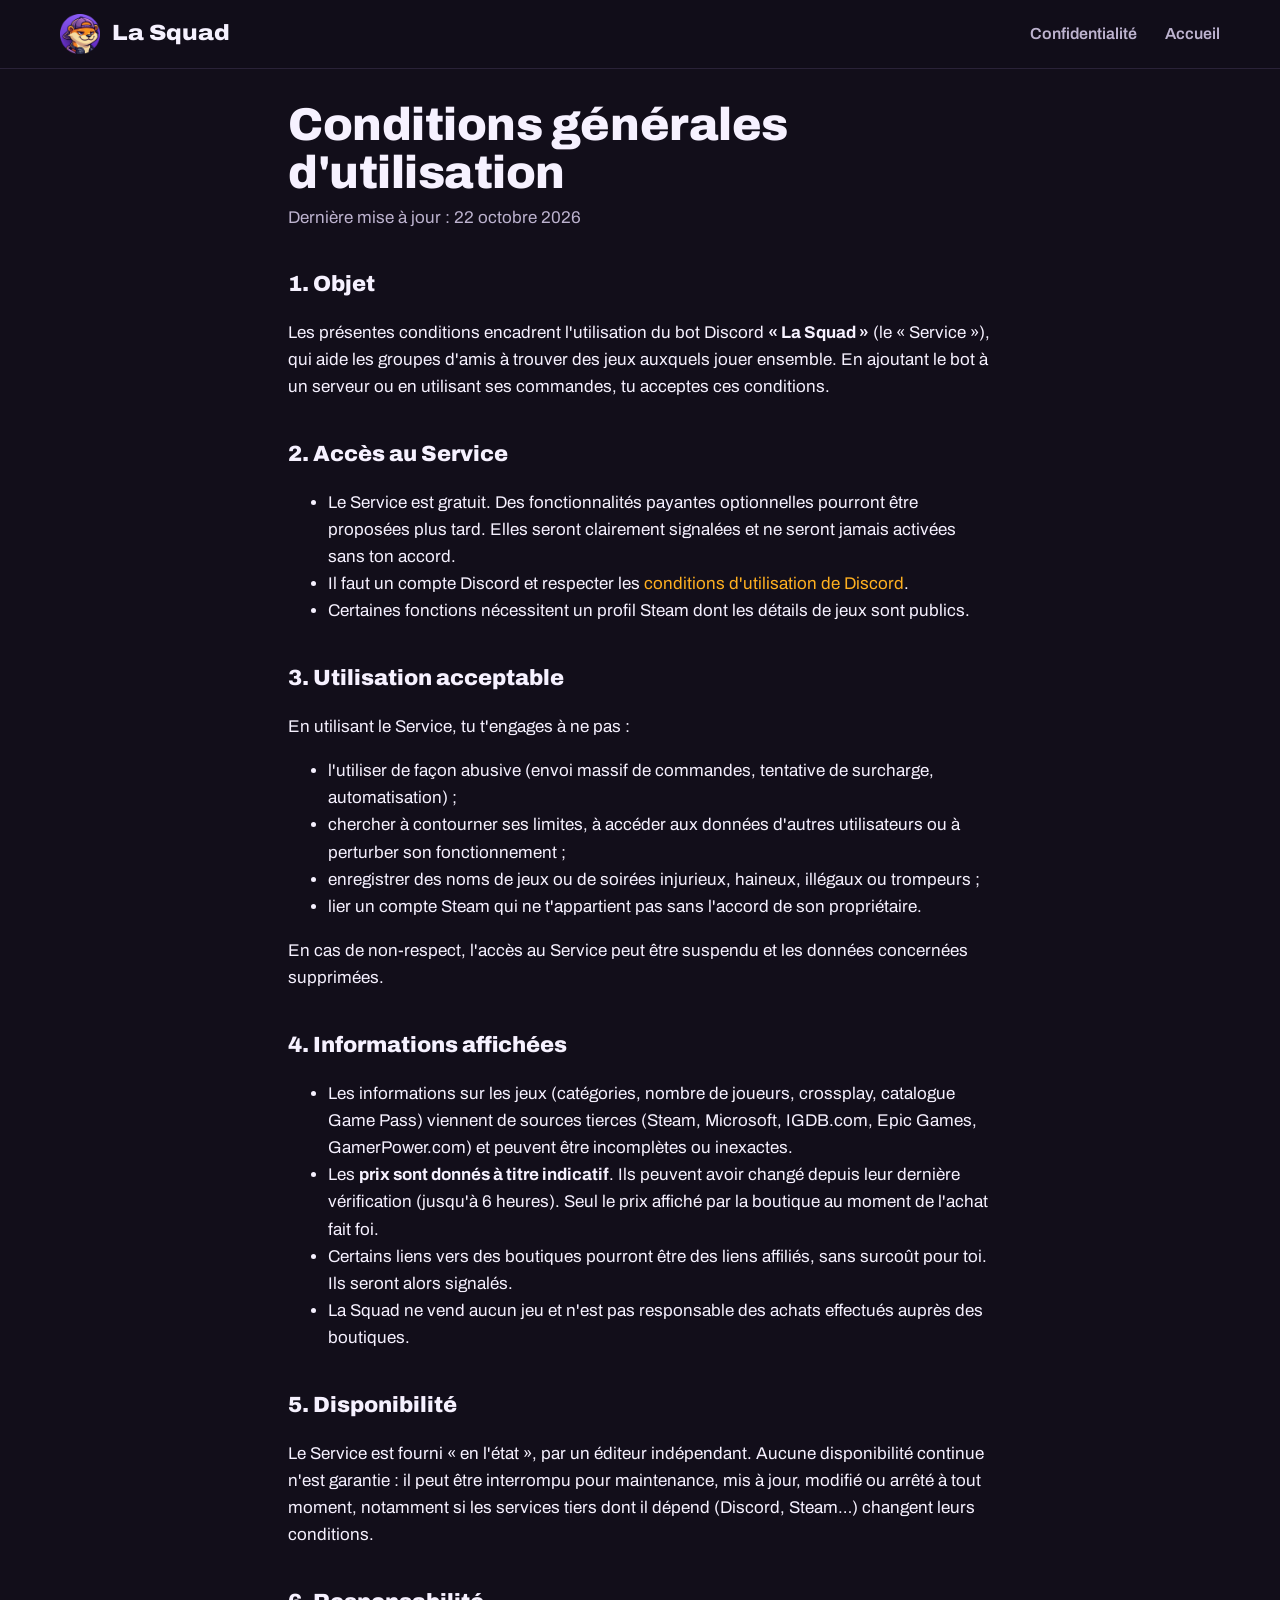
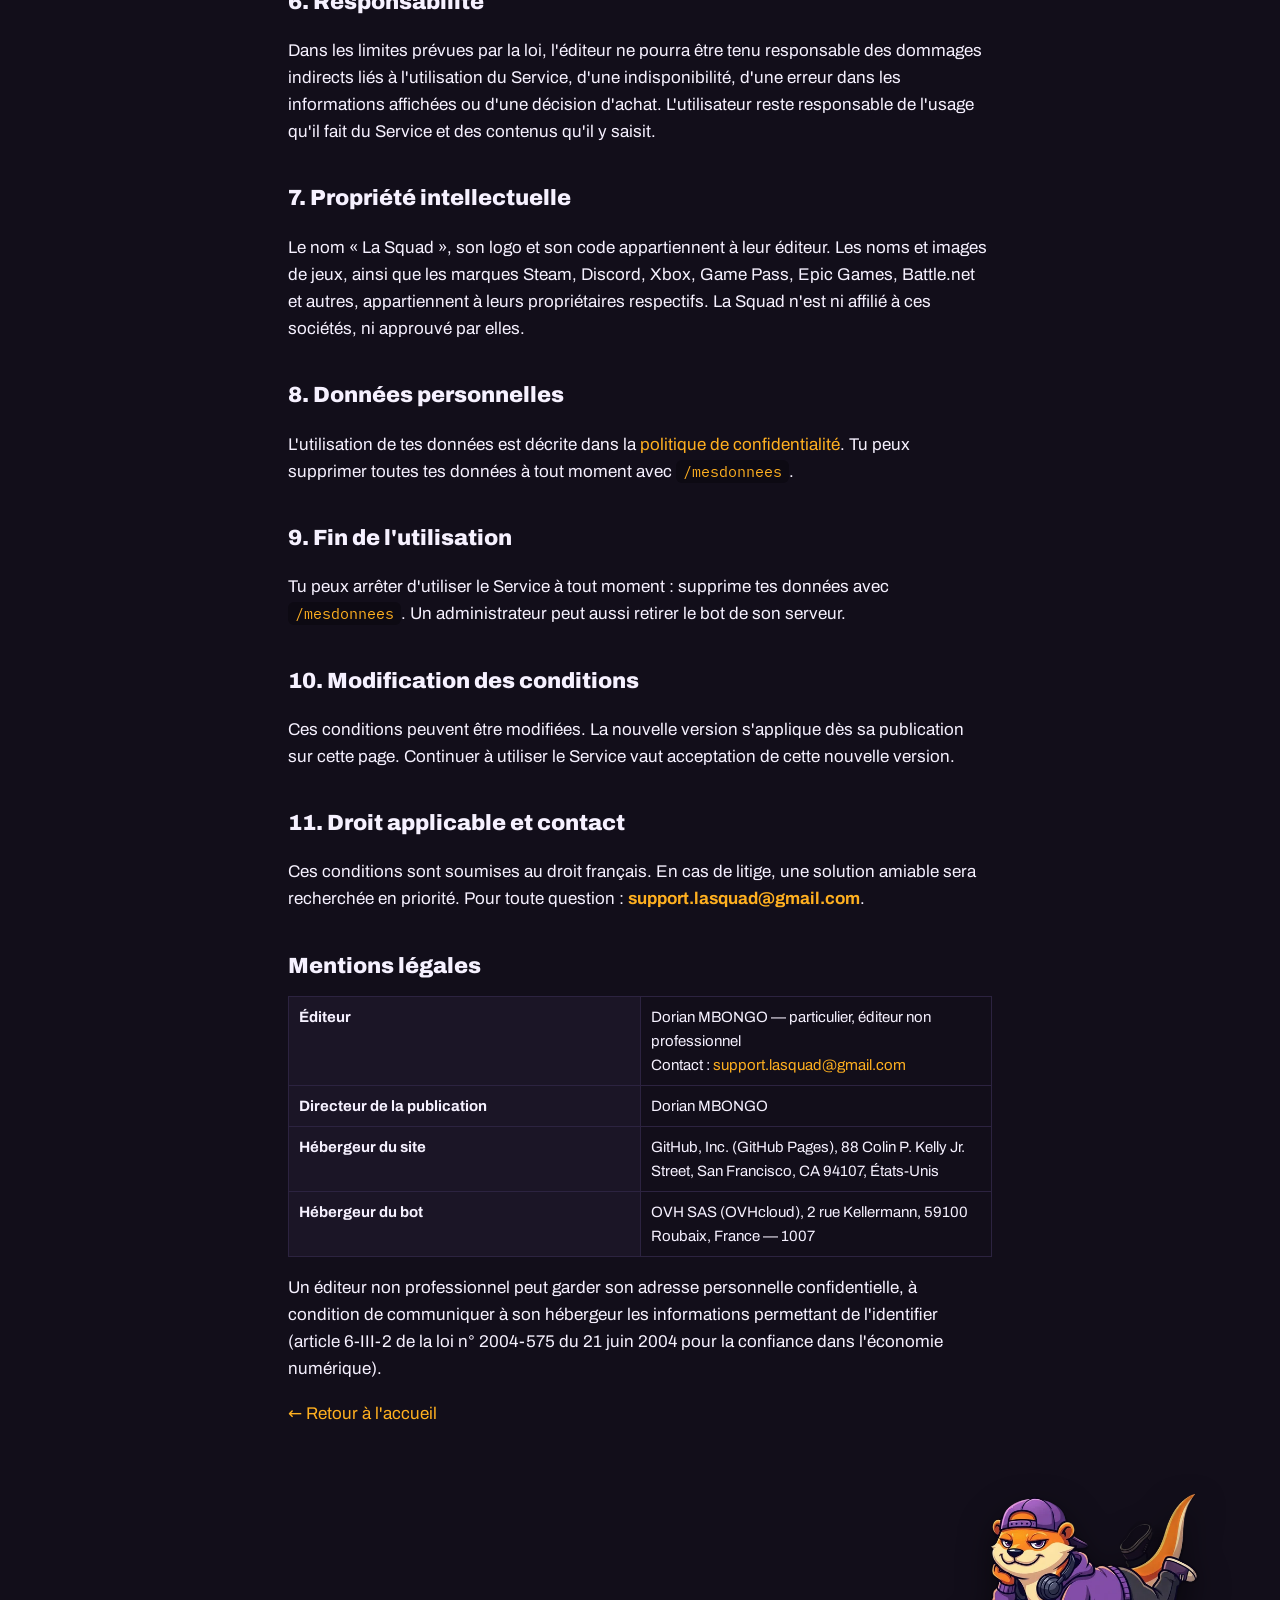
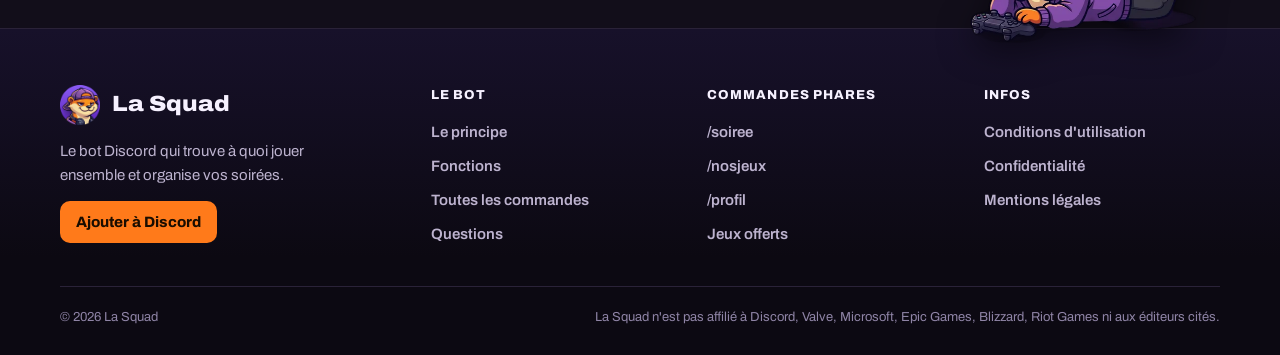
==== cgu.html @ 9fe02a35 "Mise à jour du site (2026-11-11)" ====
<!doctype html>
<html lang="fr">
<head>
  <meta charset="utf-8">
  <meta name="viewport" content="width=device-width, initial-scale=1">
  <title>Conditions d'utilisation · La Squad</title>
  <meta name="description" content="Conditions générales d'utilisation et mentions légales du bot Discord La Squad.">
  <meta http-equiv="Content-Security-Policy" content="default-src 'none'; style-src 'self'; img-src 'self' data:; font-src 'self'; base-uri 'none'; form-action 'none'">
  <meta name="referrer" content="strict-origin-when-cross-origin">
  <meta name="theme-color" content="#120e1a">
  <link rel="icon" href="favicon.ico" sizes="any">
  <link rel="icon" href="favicon-32.png" type="image/png" sizes="32x32">
  <link rel="apple-touch-icon" href="apple-touch-icon.png">
  <link rel="stylesheet" href="style.css?v=16">
</head>
<body>
  <header class="top">
    <div class="wrap">
      <a class="logo" href="index.html"><img src="logo-96.png" alt="" width="40" height="40">La Squad</a>
      <nav><a href="confidentialite.html">Confidentialité</a><a href="index.html">Accueil</a></nav>
    </div>
  </header>

  <main class="legal">
    <h1>Conditions générales d'utilisation</h1>
    <p class="updated">Dernière mise à jour : 22 octobre 2026</p>

    <h2>1. Objet</h2>
    <p>
      Les présentes conditions encadrent l'utilisation du bot Discord <strong>« La Squad »</strong>
      (le « Service »), qui aide les groupes d'amis à trouver des jeux auxquels jouer ensemble. En
      ajoutant le bot à un serveur ou en utilisant ses commandes, tu acceptes ces conditions.
    </p>

    <h2>2. Accès au Service</h2>
    <ul>
      <li>Le Service est gratuit. Des fonctionnalités payantes optionnelles pourront être proposées plus tard. Elles seront clairement signalées et ne seront jamais activées sans ton accord.</li>
      <li>Il faut un compte Discord et respecter les <a rel="noopener noreferrer" href="https://discord.com/terms">conditions d'utilisation de Discord</a>.</li>
      <li>Certaines fonctions nécessitent un profil Steam dont les détails de jeux sont publics.</li>
    </ul>

    <h2>3. Utilisation acceptable</h2>
    <p>En utilisant le Service, tu t'engages à ne pas :</p>
    <ul>
      <li>l'utiliser de façon abusive (envoi massif de commandes, tentative de surcharge, automatisation) ;</li>
      <li>chercher à contourner ses limites, à accéder aux données d'autres utilisateurs ou à perturber son fonctionnement ;</li>
      <li>enregistrer des noms de jeux ou de soirées injurieux, haineux, illégaux ou trompeurs ;</li>
      <li>lier un compte Steam qui ne t'appartient pas sans l'accord de son propriétaire.</li>
    </ul>
    <p>En cas de non-respect, l'accès au Service peut être suspendu et les données concernées supprimées.</p>

    <h2>4. Informations affichées</h2>
    <ul>
      <li>Les informations sur les jeux (catégories, nombre de joueurs, crossplay, catalogue Game Pass) viennent de sources tierces (Steam, Microsoft, IGDB.com, Epic Games, GamerPower.com) et peuvent être incomplètes ou inexactes.</li>
      <li>Les <strong>prix sont donnés à titre indicatif</strong>. Ils peuvent avoir changé depuis leur dernière vérification (jusqu'à 6 heures). Seul le prix affiché par la boutique au moment de l'achat fait foi.</li>
      <li>Certains liens vers des boutiques pourront être des liens affiliés, sans surcoût pour toi. Ils seront alors signalés.</li>
      <li>La Squad ne vend aucun jeu et n'est pas responsable des achats effectués auprès des boutiques.</li>
    </ul>

    <h2>5. Disponibilité</h2>
    <p>
      Le Service est fourni « en l'état », par un éditeur indépendant. Aucune disponibilité continue
      n'est garantie : il peut être interrompu pour maintenance, mis à jour, modifié ou arrêté à tout
      moment, notamment si les services tiers dont il dépend (Discord, Steam…) changent leurs conditions.
    </p>

    <h2>6. Responsabilité</h2>
    <p>
      Dans les limites prévues par la loi, l'éditeur ne pourra être tenu responsable des dommages
      indirects liés à l'utilisation du Service, d'une indisponibilité, d'une erreur dans les
      informations affichées ou d'une décision d'achat. L'utilisateur reste responsable de l'usage
      qu'il fait du Service et des contenus qu'il y saisit.
    </p>

    <h2>7. Propriété intellectuelle</h2>
    <p>
      Le nom « La Squad », son logo et son code appartiennent à leur éditeur. Les noms et images de jeux,
      ainsi que les marques Steam, Discord, Xbox, Game Pass, Epic Games, Battle.net et autres, appartiennent
      à leurs propriétaires respectifs. La Squad n'est ni affilié à ces sociétés, ni approuvé par elles.
    </p>

    <h2>8. Données personnelles</h2>
    <p>
      L'utilisation de tes données est décrite dans la
      <a href="confidentialite.html">politique de confidentialité</a>. Tu peux supprimer toutes tes données
      à tout moment avec <code>/mesdonnees</code>.
    </p>

    <h2>9. Fin de l'utilisation</h2>
    <p>
      Tu peux arrêter d'utiliser le Service à tout moment : supprime tes données avec
      <code>/mesdonnees</code>. Un administrateur peut aussi retirer le bot de son serveur.
    </p>

    <h2>10. Modification des conditions</h2>
    <p>
      Ces conditions peuvent être modifiées. La nouvelle version s'applique dès sa publication sur cette
      page. Continuer à utiliser le Service vaut acceptation de cette nouvelle version.
    </p>

    <h2>11. Droit applicable et contact</h2>
    <p>
      Ces conditions sont soumises au droit français. En cas de litige, une solution amiable sera
      recherchée en priorité. Pour toute question : <strong><a href="mailto:support.lasquad@gmail.com">support.lasquad@gmail.com</a></strong>.
    </p>

    <h2 id="mentions-legales">Mentions légales</h2>
    <table>
      <tr><th>Éditeur</th><td>Dorian MBONGO — particulier, éditeur non professionnel<br>Contact : <a href="mailto:support.lasquad@gmail.com">support.lasquad@gmail.com</a></td></tr>
      <tr><th>Directeur de la publication</th><td>Dorian MBONGO</td></tr>
      <tr><th>Hébergeur du site</th><td>GitHub, Inc. (GitHub Pages), 88 Colin P. Kelly Jr. Street, San Francisco, CA 94107, États-Unis</td></tr>
      <tr><th>Hébergeur du bot</th><td>OVH SAS (OVHcloud), 2 rue Kellermann, 59100 Roubaix, France — 1007</td></tr>
    </table>
    <p>
      Un éditeur non professionnel peut garder son adresse personnelle confidentielle, à condition de
      communiquer à son hébergeur les informations permettant de l'identifier (article 6-III-2 de la
      loi n° 2004-575 du 21 juin 2004 pour la confiance dans l'économie numérique).
    </p>

    <p><a href="index.html">← Retour à l'accueil</a></p>
  </main>

  <footer>
    <img class="foot-otter" src="loutre/allongee.webp" alt="" width="440" height="286" loading="lazy">
    <div class="wrap">
      <div class="foot-main">
        <div class="foot-brand">
          <a class="logo" href="index.html"><img src="logo-96.png" alt="" width="40" height="40">La Squad</a>
          <p>Le bot Discord qui trouve à quoi jouer ensemble et organise vos soirées.</p>
          <a class="btn small" href="https://discord.com/oauth2/authorize?client_id=1562905950069727302&amp;scope=bot+applications.commands&amp;permissions=19456">Ajouter à Discord</a>
        </div>
        <nav class="foot-col" aria-label="Le bot">
          <h2>Le bot</h2>
          <a href="index.html#squad">Le principe</a>
          <a href="index.html#fonctions">Fonctions</a>
          <a href="index.html#commandes">Toutes les commandes</a>
          <a href="index.html#questions">Questions</a>
        </nav>
        <nav class="foot-col" aria-label="Commandes phares">
          <h2>Commandes phares</h2>
          <a href="index.html#soiree">/soiree</a>
          <a href="index.html#fonctions">/nosjeux</a>
          <a href="index.html#profil">/profil</a>
          <a href="index.html#promos">Jeux offerts</a>
        </nav>
        <nav class="foot-col" aria-label="Informations">
          <h2>Infos</h2>
          <a href="cgu.html">Conditions d'utilisation</a>
          <a href="confidentialite.html">Confidentialité</a>
          <a href="cgu.html#mentions-legales">Mentions légales</a>
        </nav>
      </div>
      <div class="foot-bottom">
        <span>© 2026 La Squad</span>
        <span>La Squad n'est pas affilié à Discord, Valve, Microsoft, Epic Games, Blizzard, Riot Games ni aux éditeurs cités.</span>
      </div>
    </div>
  </footer>
</body>
</html>
---- style.css ----
/* La Squad : site sur le modèle des sites de bots (MEE6), avec la loutre.
   Un seul thème, sombre, voulu. Polices hébergées ici (licence OFL, voir polices/).
   Les éléments apparaissent quand ils arrivent à l'écran grâce à anim.js : sans ce script, ou si
   l'ordinateur demande moins d'animations, tout est simplement affiché.
   Après une modification : augmenter le ?v= de style.css dans les 3 pages (sinon le navigateur garde l'ancienne). */

@font-face {
  font-family: "Archivo";
  src: url("polices/archivo.woff2") format("woff2");
  font-weight: 100 900;
  font-stretch: 62% 125%;
  font-display: swap;
}
@font-face {
  font-family: "IBM Plex Mono";
  src: url("polices/plexmono-400.woff2") format("woff2");
  font-weight: 400;
  font-display: swap;
}
@font-face {
  font-family: "IBM Plex Mono";
  src: url("polices/plexmono-500.woff2") format("woff2");
  font-weight: 500;
  font-display: swap;
}

:root {
  --night: #120e1a;      /* fond */
  --night-2: #0c0912;    /* bas de page */
  --paper: #1b1526;      /* cartes et bandes */
  --raised: #251d34;     /* boutons secondaires, bulles */
  --line: #2a2238;       /* traits de séparation */
  --text: #f6f1ff;
  --muted: #bdb3cf;
  --orange: #ff7a1a;
  --gold: #ffb020;
  --violet: #8b5cf6;
  --violet-d: #7c3aed;
  --discord: #313338;
  --display: "Archivo", system-ui, sans-serif;
  --mono: "IBM Plex Mono", ui-monospace, monospace;
  --ease: cubic-bezier(.2, .8, .3, 1.2);   /* petit rebond */
  --out: cubic-bezier(.16, 1, .3, 1);
  color-scheme: dark;
}

* { box-sizing: border-box; }
html { scroll-behavior: smooth; scroll-padding-top: 80px; }
body { margin: 0; background: var(--night); color: var(--text); font: 17px/1.6 var(--display); overflow-x: hidden; }
a { color: inherit; text-decoration: none; }
img { max-width: 100%; }
code { font-family: var(--mono); font-size: .86em; background: #0d0a13; color: var(--gold); padding: 2px 7px; border-radius: 6px; white-space: nowrap; }
:focus-visible { outline: 3px solid var(--gold); outline-offset: 3px; border-radius: 6px; }
.wrap { max-width: 1200px; margin: 0 auto; padding-left: max(20px, env(safe-area-inset-left, 0px)); padding-right: max(20px, env(safe-area-inset-right, 0px)); }
.e { width: 18px; height: 18px; vertical-align: -3px; flex: none; }
.flip { scale: -1 1; }   /* loutre retournée (indépendant des animations qui utilisent transform) */

/* ---------------------------------------------------------------- boutons */
.btn { display: inline-flex; align-items: center; gap: 8px; background: var(--orange); color: #1a0d00; font-weight: 750; padding: 14px 24px; border-radius: 10px; transition: transform .2s var(--ease), box-shadow .2s, background-color .2s; }
.btn:hover { background: #ff8b36; transform: translateY(-2px); box-shadow: 0 12px 28px -8px rgba(255, 122, 26, .55); }
.btn:active { transform: translateY(1px); box-shadow: none; transition-duration: .06s; }
.btn.ghost { background: var(--raised); color: var(--text); }
.btn.ghost:hover { background: #30263f; box-shadow: 0 12px 28px -10px rgba(0, 0, 0, .7); }
.btn.small { padding: 9px 16px; font-size: 15px; }

/* ---------------------------------------------------------------- en-tête */
header.top { position: sticky; top: 0; z-index: 10; background: rgba(18, 14, 26, .9); backdrop-filter: blur(10px); border-bottom: 1px solid var(--line); }
header.top .wrap { display: flex; justify-content: space-between; align-items: center; gap: 12px; padding-block: 14px; }
.logo { display: flex; gap: 12px; align-items: center; font-weight: 850; font-size: 22px; font-stretch: 112%; }
.logo img { width: 40px; height: 40px; transition: transform .3s var(--ease); }
.logo:hover img { transform: rotate(-10deg) scale(1.08); }
nav { display: flex; gap: 28px; align-items: center; font-size: 16px; font-weight: 600; color: var(--muted); }
nav a:not(.btn) { position: relative; transition: color .2s; }
nav a:not(.btn)::after { content: ""; position: absolute; left: 0; right: 0; bottom: -4px; height: 2px; background: var(--orange); border-radius: 2px; transform: scaleX(0); transition: transform .25s ease; }
nav a:not(.btn):hover { color: var(--text); }
nav a:not(.btn):hover::after { transform: scaleX(1); }

/* ------------------------------------------------- haut de page : la scène */
.hero { position: relative; overflow: hidden; background: linear-gradient(180deg, #0d0a15 0%, #1a1330 60%, #2b1e48 100%); }
.sky { position: absolute; inset: 0; pointer-events: none;
  background:
    radial-gradient(1.5px 1.5px at 8% 18%, #fff8 50%, transparent 51%),
    radial-gradient(1.5px 1.5px at 22% 9%, #fff6 50%, transparent 51%),
    radial-gradient(2px 2px at 35% 30%, #fff7 50%, transparent 51%),
    radial-gradient(1.5px 1.5px at 47% 12%, #fff5 50%, transparent 51%),
    radial-gradient(2px 2px at 58% 26%, #fff8 50%, transparent 51%),
    radial-gradient(1.5px 1.5px at 66% 8%, #fff6 50%, transparent 51%),
    radial-gradient(2px 2px at 92% 34%, #fff7 50%, transparent 51%),
    radial-gradient(1.5px 1.5px at 14% 44%, #fff4 50%, transparent 51%),
    radial-gradient(1.5px 1.5px at 41% 52%, #fff4 50%, transparent 51%),
    radial-gradient(1.5px 1.5px at 97% 12%, #fff6 50%, transparent 51%),
    radial-gradient(60% 50% at 72% 100%, rgba(139, 92, 246, .35), transparent 70%); }
.moon { position: absolute; top: 9%; right: 9%; width: 120px; aspect-ratio: 1; border-radius: 50%;
  background: radial-gradient(circle at 38% 36%, #fff6e6, #ffe6c2 55%, #f3cf9c);
  box-shadow: 0 0 60px 18px rgba(255, 230, 194, .16), 0 0 160px 60px rgba(255, 230, 194, .07); }
.hero > .wrap { position: relative; z-index: 2; display: grid; grid-template-columns: minmax(0, 1fr) minmax(0, 1.05fr); gap: 32px; align-items: center; padding-top: 72px; }
.hero-txt { padding-bottom: 120px; }
h1 { font-size: clamp(42px, 5.6vw, 76px); line-height: 1.02; margin: 0 0 22px; font-weight: 850; letter-spacing: -.01em; text-wrap: balance; }
.hl { background: linear-gradient(90deg, var(--orange), var(--gold)); -webkit-background-clip: text; background-clip: text; color: transparent; }
.hero p { font-size: 19px; color: var(--muted); margin: 0 0 32px; max-width: 32rem; }
.actions { display: flex; gap: 14px; align-items: center; flex-wrap: wrap; }

.scene { position: relative; align-self: end; aspect-ratio: 1 / .82; margin-bottom: 1.4%; }
.scene .o { position: absolute; bottom: 0; height: auto; filter: drop-shadow(0 18px 22px rgba(0, 0, 0, .45)); }
.scene .canape { width: 80%; left: 10%; z-index: 2; }
.skyline { position: absolute; left: 0; right: 0; bottom: 0; width: 100%; height: 190px; z-index: 1; display: block; }
.skyline .far { fill: #1f1734; }
.skyline .near { fill: #281d42; }
.skyline .far .w1, .skyline .far .w2, .skyline .far .w3 { fill: #3a2c5e; }
.skyline .near .w1 { fill: #ffb020; opacity: .7; }
.skyline .near .w2 { fill: #c4b5fd; opacity: .55; }
.skyline .near .w3 { fill: #ff7a1a; opacity: .6; }
.skyline .roof { fill: #34285a; }

/* ------------------------------------------------- commandes phares : /soiree en grand, les autres à côté */
.phares .wrap { padding-block: 88px 24px; }
.phares-grid { display: grid; grid-template-columns: minmax(0, 1.35fr) minmax(0, 1fr); gap: 20px; }
.phares-side { display: grid; gap: 20px; }
.phare { position: relative; display: grid; gap: 12px; align-content: start; background: var(--paper); border: 1px solid var(--line); border-radius: 18px; padding: 24px; transition: translate .25s var(--ease), border-color .25s, box-shadow .25s; }
.phare:hover { translate: 0 -4px; border-color: #3d3156; box-shadow: 0 22px 44px -22px rgba(0, 0, 0, .85); }
.phare .kick { justify-self: start; }
.phare p { margin: 0; color: var(--muted); font-size: 15px; }
.phare .go { color: var(--orange); font-weight: 750; font-size: 15px; }
.phare .go { transition: transform .2s var(--ease); justify-self: start; }
.phare:hover .go { transform: translateX(4px); }
.star { padding: 30px; border: 0; background:
  linear-gradient(var(--paper), var(--paper)) padding-box,
  linear-gradient(135deg, var(--violet), var(--orange)) border-box; border: 2px solid transparent;
  box-shadow: 0 30px 70px -30px rgba(139, 92, 246, .55); }
.star:hover { border-color: transparent; }
.star h3 { margin: 4px 0 0; font-size: clamp(24px, 2.4vw, 32px); line-height: 1.12; font-weight: 850; text-wrap: balance; }
.star .checks { font-size: 15px; gap: 8px; }
.une { position: absolute; top: 18px; right: 18px; background: linear-gradient(90deg, var(--violet-d), var(--orange)); color: #fff; font-weight: 800; font-size: 12px; letter-spacing: .06em; text-transform: uppercase; padding: 5px 10px; border-radius: 999px; }
/* Les messages privés, façon notifications Discord */
.notifs { display: grid; gap: 10px; margin-top: 6px; font: 14px/1.45 "gg sans", "Noto Sans", system-ui, sans-serif; color: #dbdee1; }
.notif { display: flex; gap: 12px; align-items: flex-start; background: var(--discord); border: 1px solid #1e1f22; border-radius: 12px; padding: 12px 14px; box-shadow: 0 14px 30px -16px rgba(0, 0, 0, .8); }
.notif .ava { width: 36px; height: 36px; }
.notif b { color: #f2f3f5; }
.n-top { display: flex; align-items: center; gap: 6px; margin-bottom: 2px; }
.app { background: #5865f2; color: #fff; font-size: 10px; font-weight: 700; padding: 1px 4px; border-radius: 3px; }
.n-top .m { font-size: 12px; }
.notif:nth-child(2) { margin-left: 28px; }

/* ------------------------------- fonctions : texte d'un côté, visuel de l'autre */
.feat .wrap { display: grid; grid-template-columns: minmax(0, 1fr) minmax(0, 1.1fr); gap: 72px; align-items: center; padding-block: 104px; }
.feat.rev .txt { order: 2; }
.kick { display: inline-flex; align-items: center; gap: 8px; font: 500 15px var(--mono); color: #d8ccff; background: rgba(139, 92, 246, .14); border: 1px solid rgba(139, 92, 246, .4); padding: 6px 14px 6px 10px; border-radius: 999px; }
.kick .e { width: 20px; height: 20px; }
.feat h2 { font-size: clamp(30px, 3.4vw, 44px); line-height: 1.08; margin: 16px 0 16px; font-weight: 850; text-wrap: balance; }
.feat p { color: var(--muted); margin: 0 0 22px; font-size: 18px; }
.checks { list-style: none; margin: 0; padding: 0; display: grid; gap: 12px; }
.checks li { display: flex; gap: 10px; align-items: flex-start; }
.checks li .e { margin-top: 4px; transition: transform .25s var(--ease); }
.checks li:hover .e { transform: scale(1.25) rotate(-8deg); }

.visual { position: relative; padding: 40px 0 40px 0; }
.visual::before { content: ""; position: absolute; inset: 0 -10%; background: radial-gradient(50% 50% at 50% 50%, rgba(139, 92, 246, .22), transparent 70%); z-index: -1; }
.feat.rev .visual::before { background: radial-gradient(50% 50% at 50% 50%, rgba(255, 122, 26, .16), transparent 70%); }
.mascot { position: absolute; bottom: -12px; width: auto; height: 62%; max-height: 300px; filter: drop-shadow(0 16px 20px rgba(0, 0, 0, .5)); z-index: 2; pointer-events: none; }
.mascot.left { left: -12%; }
.mascot.right { right: -12%; }
.squad .mascot { height: 56%; right: -19%; }
.feat .shot { margin-inline: 12% 4%; }
.feat.rev .shot { margin-inline: 4% 12%; }

/* Cadre de capture (rendu HTML en attendant les vraies captures) */
.shot { position: relative; z-index: 1; margin: 0; background: var(--discord); border: 1px solid #1e1f22; border-radius: 14px; box-shadow: 0 30px 60px -20px rgba(0, 0, 0, .75); padding: 18px; font: 14px/1.45 "gg sans", "Noto Sans", system-ui, sans-serif; color: #dbdee1; }
.who { display: flex; gap: 8px; align-items: center; font-size: 13px; color: #949ba4; margin-bottom: 6px; }
.who b { color: #f2f3f5; }
.ava { width: 24px; height: 24px; border-radius: 50%; flex: none; }
.a1 { background: #e9a23b; } .a2 { background: #7a5cff; } .a3 { background: #3fb68b; } .a4 { background: #e2557b; }

/* Le principe de la squad : un salon vocal Discord, puis le résultat de /nosjeux */
.vocal { padding: 16px; }
.vc-head { display: flex; align-items: center; gap: 8px; font-weight: 700; color: #f2f3f5; font-size: 15px; margin-bottom: 8px; }
.vc-head .m { margin-left: auto; font-weight: 400; }
.spk { width: 18px; height: 14px; flex: none; background: #949ba4; clip-path: polygon(0 30%, 30% 30%, 62% 0, 62% 100%, 30% 70%, 0 70%); }
.vc-list { list-style: none; margin: 0 0 4px; padding: 0 0 0 10px; display: grid; gap: 2px; border-left: 2px solid #3f4147; }
.vc-list li { display: flex; align-items: center; gap: 10px; padding: 6px 10px; border-radius: 6px; }
.vc-list li:hover { background: #393c41; }
.vc-list .ava { width: 28px; height: 28px; }
.vc-list .talk { box-shadow: 0 0 0 2px #313338, 0 0 0 4px #23a55a; }
.vc-list b { color: #f2f3f5; font-weight: 600; }
.tags { margin-left: auto; font-size: 12px; color: #949ba4; }
.vc-arrow { display: flex; flex-direction: column; align-items: center; gap: 4px; margin: 6px 0; }
.vc-arrow::before, .vc-arrow::after { content: ""; width: 2px; height: 14px; background: #4e5058; }
.vc-arrow::after { width: 0; height: 0; background: none; border: 6px solid transparent; border-top-color: #4e5058; border-bottom: 0; }
.vc-result { display: flex; align-items: center; gap: 10px; background: #2b2d31; border-left: 4px solid var(--orange); border-radius: 4px; padding: 12px 14px; color: #f2f3f5; font-size: 15px; }
.vc-result .e { width: 22px; height: 22px; }
.slash { color: #c9cdfb; background: #3c4270; border-radius: 3px; padding: 0 3px; }
.embed { background: #2b2d31; border-left: 4px solid #7c3aed; border-radius: 4px; padding: 10px 14px 12px; display: grid; gap: 4px; }
.embed.v2 { border: 1px solid #3f4147; border-left: 4px solid #7c3aed; border-radius: 8px; }
.embed hr { border: 0; height: 1px; background: #4e5058; width: 100%; margin: 4px 0; }
.k { font-size: 12px; color: #b5bac1; }
.t { font-weight: 700; color: #f2f3f5; font-size: 16px; }
.s { font-size: 13px; }
.m { color: #949ba4; font-size: 13px; }
.lk { color: #00a8fc; }
.price { background: #248046; color: #fff; font-size: 12px; padding: 1px 6px; border-radius: 4px; margin-left: 4px; }
.tile { border-radius: 4px; display: grid; place-items: center; color: #fff; font-weight: 800; font-size: 12px; letter-spacing: .06em; text-shadow: 0 2px 6px #000; aspect-ratio: 460 / 215; margin-top: 4px; }
.g1 { background: linear-gradient(135deg, #1e293b, #f97316 60%, #fde68a); }
.g2 { background: linear-gradient(135deg, #0c4a6e, #38bdf8 55%, #14532d); }
.g3 { background: linear-gradient(135deg, #3f3f1a, #facc15 50%, #1c1917); }
.g4 { background: linear-gradient(135deg, #3b0764, #f43f5e 55%, #111); }
.gallery { display: grid; grid-template-columns: 1fr 1fr; gap: 4px; }
.gallery .tile { aspect-ratio: 16 / 9; font-size: 10px; }
.dbtn { display: flex; gap: 6px; flex-wrap: wrap; margin-top: 8px; }
.dbtn span { background: #4e5058; color: #fff; border-radius: 8px; padding: 5px 11px; font-size: 13px; display: inline-flex; gap: 5px; align-items: center; transition: background-color .15s; }
.dbtn span:hover { background: #6d6f78; }
.gap { height: 14px; }

/* ------------------------------------------------------------ autres blocs */
section.block .wrap { padding-block: 88px; border-top: 1px solid var(--line); }
.h2 { font-size: clamp(30px, 3.4vw, 44px); font-weight: 850; margin: 0 0 32px; line-height: 1.1; }
.minis { display: grid; grid-template-columns: repeat(4, minmax(0, 1fr)); gap: 20px; }
.mini { position: relative; background: var(--paper); border: 1px solid var(--line); border-radius: 16px; padding: 22px; transition: translate .25s var(--ease), border-color .25s, box-shadow .25s; }
.mini:hover { translate: 0 -4px; border-color: #3d3156; box-shadow: 0 20px 40px -20px rgba(0, 0, 0, .8); }
.mini .e { width: 30px; height: 30px; display: block; margin-bottom: 14px; transition: transform .3s var(--ease); }
.mini:hover .e { transform: rotate(-10deg) scale(1.15); }
.mini p { margin: 10px 0 0; color: var(--muted); font-size: 15px; }

.steps-block .wrap { border-top: 0; display: grid; grid-template-columns: auto minmax(0, 1fr); gap: 48px; align-items: end; }
.steps { list-style: none; margin: 0; padding: 0; display: grid; grid-template-columns: repeat(3, minmax(0, 1fr)); gap: 20px; counter-reset: s; }
.steps li { counter-increment: s; background: var(--paper); border: 1px solid var(--line); border-radius: 16px; padding: 22px; }
.steps li::before { content: counter(s); display: grid; place-items: center; width: 40px; height: 40px; border-radius: 12px; background: var(--orange); color: #1a0d00; font-weight: 850; margin-bottom: 14px; transition: transform .3s var(--ease); }
.steps li:hover::before { transform: rotate(-10deg) scale(1.1); }
.steps h3 { margin: 0 0 4px; font-size: 20px; }
.steps p { margin: 0; color: var(--muted); font-size: 15px; }
.steps-otter { order: -1; width: auto; height: 270px; margin: 0 -8px -88px -12px; filter: drop-shadow(0 16px 20px rgba(0, 0, 0, .5)); }

/* Les commandes : deux colonnes de lignes « commande · description » */
.commands { margin: 0; display: grid; grid-template-columns: repeat(2, minmax(0, 1fr)); gap: 0 56px; }
.cmd { display: grid; grid-template-columns: 9.5rem minmax(0, 1fr); gap: 16px; align-items: baseline; padding-block: 14px; border-bottom: 1px solid var(--line); }
.commands dd { margin: 0; color: var(--muted); font-size: 15px; }
.commands dt code { display: inline-block; transition: transform .2s var(--ease); }
.commands dt:hover code { transform: translateX(3px); }
.sec-head { display: flex; align-items: end; justify-content: space-between; gap: 16px; }
/* « Et aussi » : la loutre passe la tête derrière la dernière carte */
.sec-head.peek img { height: 170px; margin: 0 4% -78px 0; position: relative; z-index: 0; }
.minis { position: relative; z-index: 1; }
.sec-head .h2 { margin-bottom: 32px; }
.sec-head img { width: auto; height: 120px; margin-bottom: -6px; }
/* Questions : titre et loutre à gauche, réponses à droite */
.faq-wrap { display: grid; grid-template-columns: minmax(0, .75fr) minmax(0, 1.25fr); gap: 56px; align-items: start; }
.faq-side { display: grid; gap: 4px; justify-items: start; }
.faq-side .h2 { margin-bottom: 8px; }
.faq-side p { margin: 0; color: var(--muted); max-width: 26ch; }
.faq-side img { width: auto; height: 230px; margin-top: 20px; filter: drop-shadow(0 16px 20px rgba(0, 0, 0, .5)); }
.faq { display: grid; gap: 10px; }
details { border: 1px solid var(--line); border-radius: 12px; background: var(--paper); transition: border-color .2s, transform .2s var(--ease); }
details:hover { border-color: #3d3156; transform: translateY(-1px); }
summary { cursor: pointer; font-weight: 750; list-style: none; display: flex; justify-content: space-between; gap: 12px; padding: 14px 18px; }
summary::-webkit-details-marker { display: none; }
summary::after { content: "+"; color: var(--orange); font-weight: 900; font-size: 20px; line-height: 1.2; transition: transform .25s var(--ease); }
details[open] summary::after { transform: rotate(45deg); }
details[open] summary { color: var(--gold); }
details p { margin: 0; padding: 0 18px 16px; color: var(--muted); font-size: 15px; }
details a { color: var(--gold); }

.end .wrap { padding-block: 40px; }
.cta { position: relative; display: grid; grid-template-columns: minmax(0, 1fr) auto; align-items: end; gap: 24px; border-radius: 24px; padding: 56px 56px 0; background: radial-gradient(80% 120% at 100% 100%, rgba(255, 122, 26, .45), transparent 60%), linear-gradient(120deg, #5b21b6, var(--violet-d) 55%, #9b4fd6); overflow: hidden; }
.cta > div { padding-bottom: 56px; }
.cta h2 { margin: 0 0 10px; font-size: clamp(30px, 3.6vw, 48px); font-weight: 850; line-height: 1.05; text-wrap: balance; }
.cta p { margin: 0 0 26px; font-size: 18px; color: #ede4ff; }
.cta code { background: rgba(0, 0, 0, .3); color: #fff; }
.cta img { width: auto; height: 300px; margin-right: 12px; filter: drop-shadow(0 18px 22px rgba(0, 0, 0, .4)); }

/* --------------------------------------------------------------- bas de page */
/* La loutre allongée avec sa manette est posée sur le bord du haut */
footer { position: relative; margin-top: 120px; border-top: 1px solid var(--line); background: linear-gradient(180deg, #17112a, var(--night-2) 70%); }
.foot-otter { position: absolute; right: max(6%, calc(50% - 560px)); bottom: calc(100% - 14px); width: 230px; height: auto; filter: drop-shadow(0 12px 16px rgba(0, 0, 0, .5)); pointer-events: none; }
.foot-main { display: grid; grid-template-columns: minmax(0, 1.4fr) repeat(3, minmax(0, 1fr)); gap: 40px; padding-block: 56px 40px; }
.foot-brand { display: grid; gap: 14px; align-content: start; justify-items: start; }
.foot-brand p { margin: 0; color: var(--muted); font-size: 15px; max-width: 28ch; }
footer .logo { font-size: 22px; color: var(--text); }
.foot-col { display: grid; gap: 10px; align-content: start; font-size: 15px; }
.foot-col h2 { margin: 0 0 4px; font-size: 13px; font-weight: 800; letter-spacing: .08em; text-transform: uppercase; color: var(--text); }
.foot-col a { color: var(--muted); justify-self: start; transition: color .2s, translate .2s var(--ease); }
.foot-col a:hover { color: var(--text); translate: 3px 0; }
footer .foot-col a::after { display: none; }   /* pas le soulignement animé des liens du haut */
.foot-bottom { display: flex; justify-content: space-between; gap: 8px 32px; flex-wrap: wrap; border-top: 1px solid var(--line); padding-block: 20px 28px; color: #8f84a6; font-size: 13px; }

/* ------------------------------------------------------- pages légales */
.legal { max-width: 46rem; margin: 0 auto; padding: 32px max(16px, env(safe-area-inset-right, 0px)) 64px max(16px, env(safe-area-inset-left, 0px)); }
.legal h1 { font-size: clamp(32px, 5vw, 46px); font-weight: 850; line-height: 1.05; margin: 0 0 6px; text-wrap: balance; }
.legal .updated { color: var(--muted); margin-top: 0; }
.legal h2 { font-size: 22px; font-weight: 850; margin: 36px 0 8px; }
.legal a { color: var(--gold); }
.legal table { width: 100%; border-collapse: collapse; margin: 12px 0; font-size: 15px; table-layout: fixed; border: 1px solid var(--line); }
.legal th, .legal td { border: 1px solid #2c2340; padding: 8px 10px; text-align: left; vertical-align: top; overflow-wrap: anywhere; }
.legal th { background: var(--paper); }
.note { background: var(--paper); border: 1px solid var(--line); border-radius: 12px; padding: 12px 16px; }

/* ---------------------------------------------------------------- animations */
@keyframes up { from { opacity: 0; transform: translateY(44px); } to { opacity: 1; transform: none; } }
@keyframes from-l { from { opacity: 0; transform: translateX(-70px); } to { opacity: 1; transform: none; } }
@keyframes from-r { from { opacity: 0; transform: translateX(70px); } to { opacity: 1; transform: none; } }
@keyframes pop { from { opacity: 0; transform: translateY(30px) scale(.92); } to { opacity: 1; transform: none; } }

@media (prefers-reduced-motion: no-preference) {
  /* Au chargement : le titre, le texte et les boutons montent l'un après l'autre, puis les loutres arrivent */
  .load { animation: up .9s var(--out) both; }
  .load.d1 { animation-delay: .12s; }
  .load.d2 { animation-delay: .24s; }
  .scene .o { animation: pop .9s var(--out) both; }
  .scene .canape { animation-delay: .25s; }

/* En défilant : chaque rubrique (texte, exemple et loutre ensemble) se cache tant qu'elle n'est pas à l'écran,
   puis s'anime d'un coup quand elle arrive (anim.js ajoute « anim » à la page, « vu » à chaque rubrique à l'écran,
   et « haut » à celles sorties par le haut) */
.anim section .reveal, .anim section .reveal-l, .anim section .reveal-r, .anim section .mascot {
  opacity: 0; transition: opacity .9s ease, transform 1.1s var(--out), translate .25s var(--ease), border-color .25s, box-shadow .25s; }
/* (le survol des cartes utilise « translate », séparé de l'apparition qui utilise « transform ») */
.anim section .reveal { transform: translateY(60px); }
.anim section .reveal-l { transform: translateX(-90px); }
.anim section .reveal-r { transform: translateX(90px); }
.anim section .mascot { transform: translateY(50px) scale(.85); }
/* Sortie par le haut de l'écran : elle redescend quand on remonte */
.anim section.haut .reveal { transform: translateY(-60px); }
.anim section.haut .mascot { transform: translateY(-50px) scale(.85); }
.anim section.vu .reveal, .anim section.vu .reveal-l, .anim section.vu .reveal-r, .anim section.vu .mascot { opacity: 1; transform: none; }
}

/* ----------------------------------------------------------------- téléphone */
@media (max-width: 960px) {
  .foot-main { grid-template-columns: 1fr 1fr; }
  .foot-brand { grid-column: 1 / -1; }
  .phares-grid { grid-template-columns: 1fr; }
  .phares .wrap { padding-block: 64px 8px; }
  .hero > .wrap, .feat .wrap, .faq-wrap { grid-template-columns: 1fr; gap: 40px; }
  .commands { grid-template-columns: 1fr; }
  .faq-side img { display: none; }
  .hero > .wrap { padding-top: 48px; }
  .hero-txt { padding-bottom: 0; }
  .scene { width: min(560px, 100%); justify-self: center; }
  .moon { width: 80px; top: 4%; right: 6%; }
  .feat.rev .txt { order: 0; }
  .feat .wrap { padding-block: 72px; }
  .minis { grid-template-columns: 1fr 1fr; }
  .steps-block .wrap { grid-template-columns: 1fr; }
  .steps { grid-template-columns: 1fr; }
  .steps-otter { display: none; }
  section.block .wrap { padding-block: 64px; }
  nav a.hide-mobile { display: none; }
}
@media (max-width: 640px) {
  .foot-otter { width: 160px; }
  .foot-main { gap: 28px; }
  .une { position: static; justify-self: start; }
  .notif:nth-child(2) { margin-left: 0; }
  .skyline { height: 120px; }
  .mascot { height: 46%; }
  .mascot.left { left: -4%; }
  .mascot.right { right: -4%; }
  .feat .shot, .feat.rev .shot { margin-inline: 0; }
  .cta { grid-template-columns: 1fr; padding: 36px 24px 0; }
  .cta > div { padding-bottom: 0; }
  .cta img { height: 200px; justify-self: end; }
  .minis { grid-template-columns: 1fr; }
  .cmd { grid-template-columns: 1fr; gap: 4px; }
}

/* Moins d'animations si l'ordinateur le demande */
@media (prefers-reduced-motion: reduce) {
  html { scroll-behavior: auto; }
  *, *::before, *::after { transition: none !important; }
}
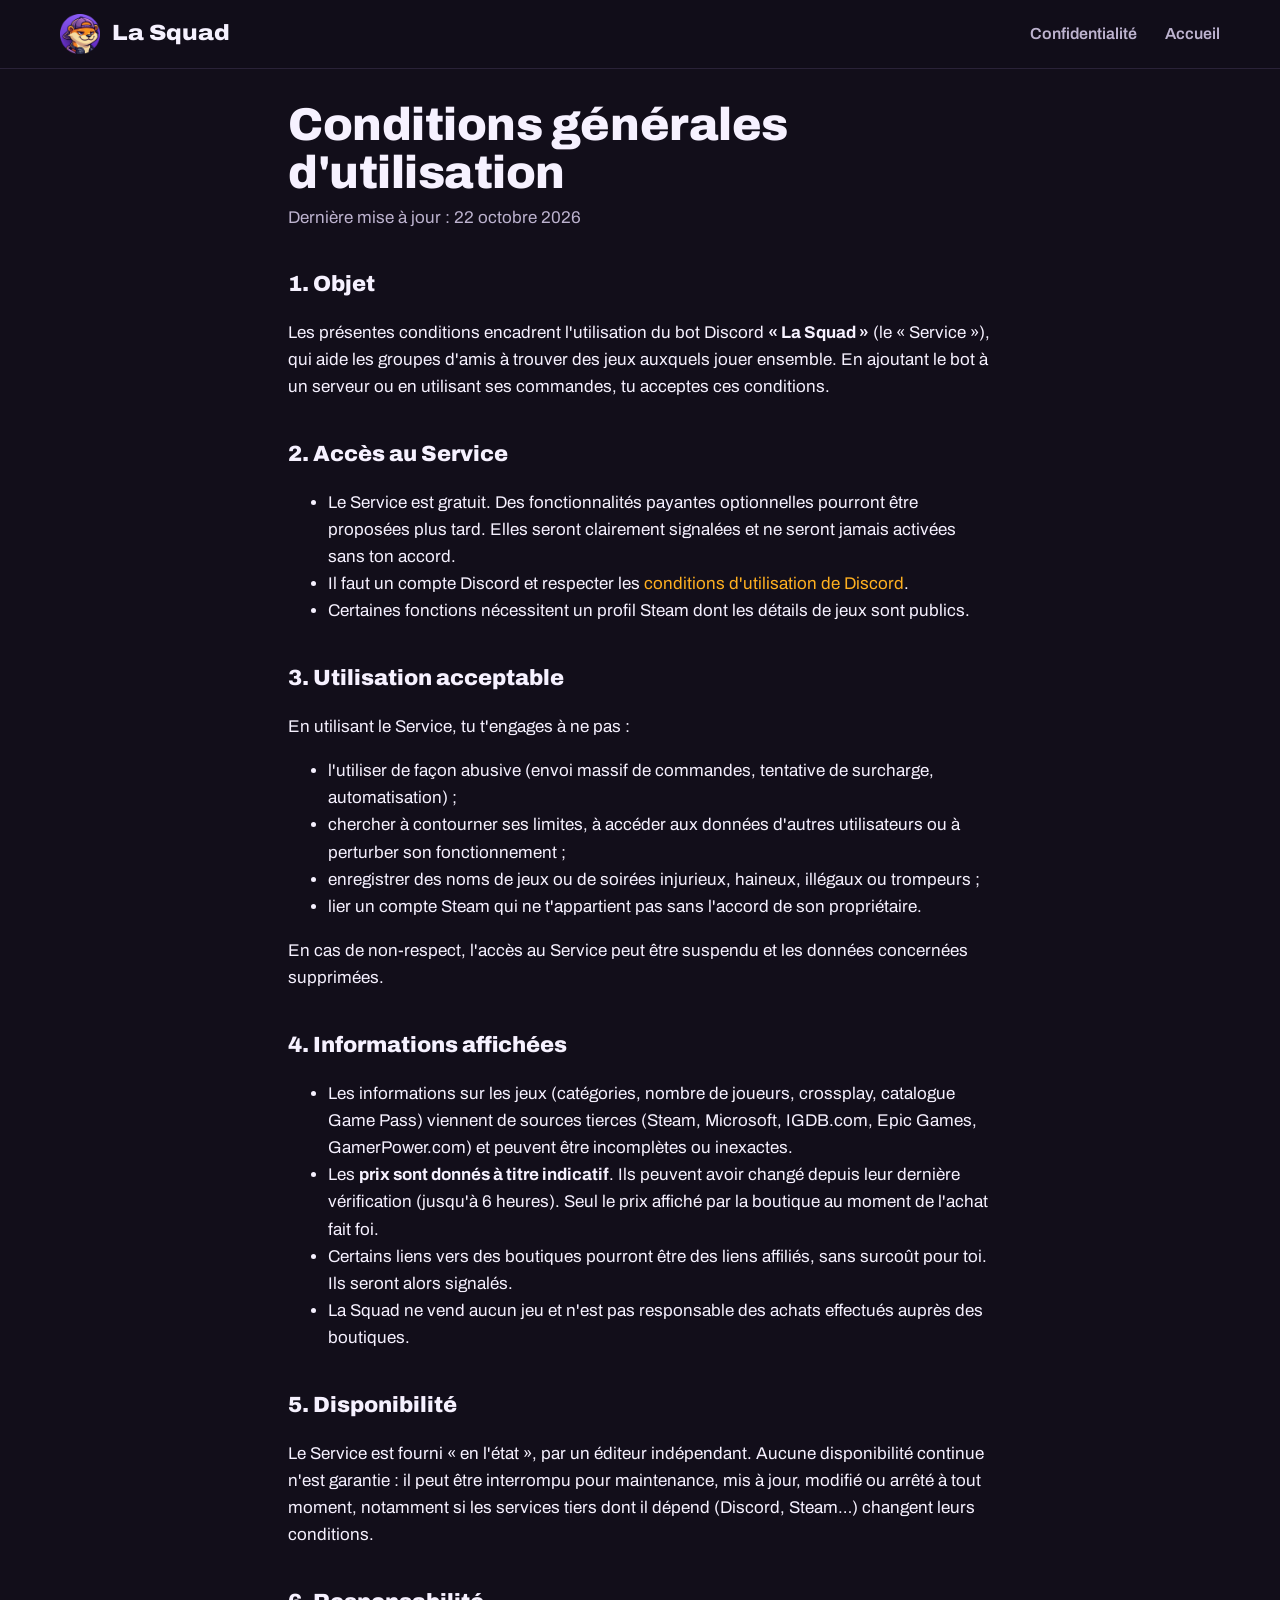
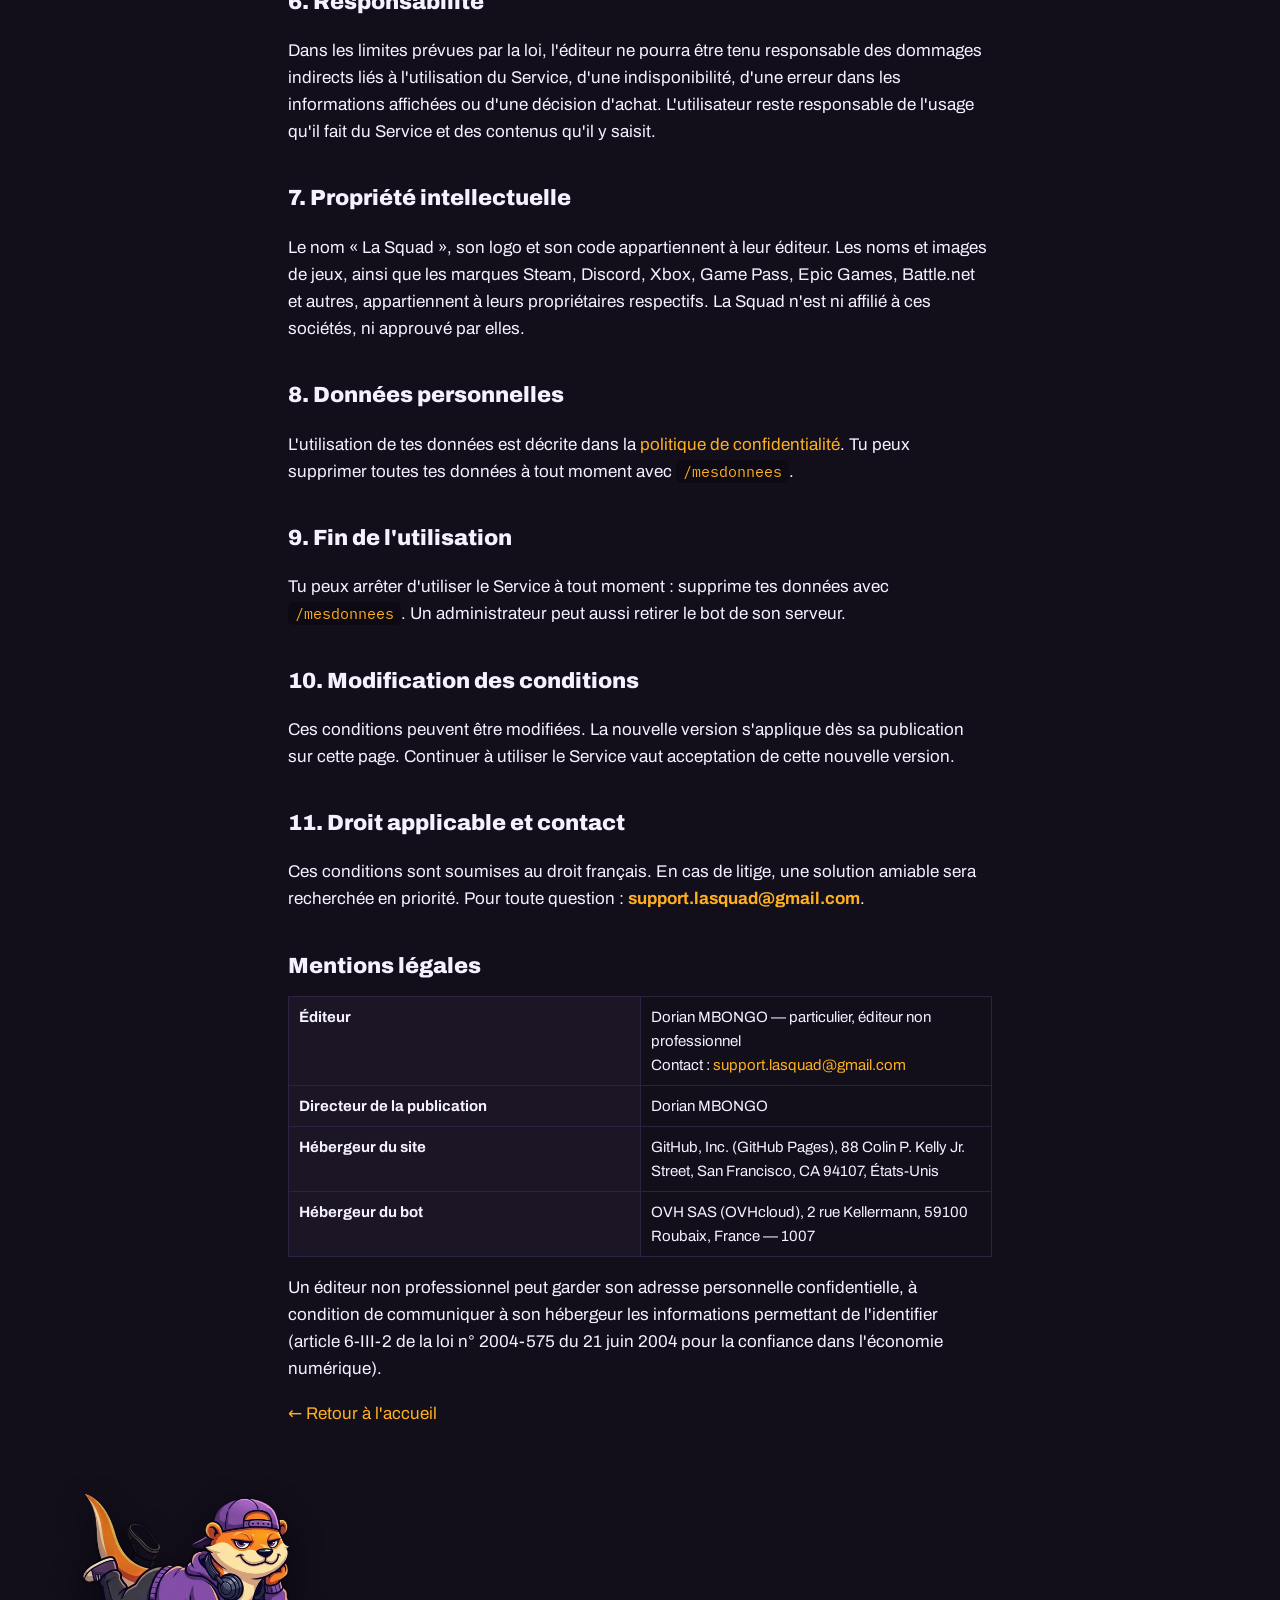
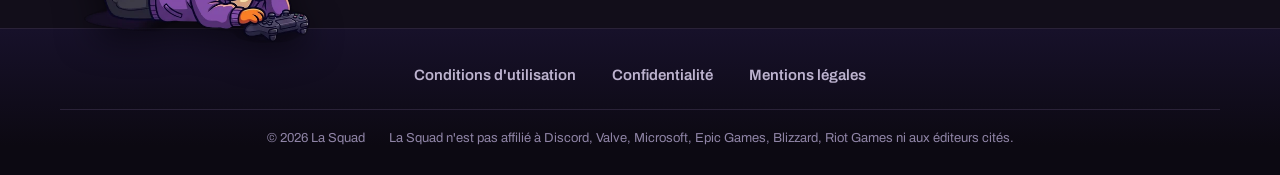
==== commit e145c33e: "Mise à jour du site (2026-11-11)" ====
--- a/cgu.html
+++ b/cgu.html
@@ -11,7 +11,7 @@
   <link rel="icon" href="favicon.ico" sizes="any">
   <link rel="icon" href="favicon-32.png" type="image/png" sizes="32x32">
   <link rel="apple-touch-icon" href="apple-touch-icon.png">
-  <link rel="stylesheet" href="style.css?v=16">
+  <link rel="stylesheet" href="style.css?v=17">
 </head>
 <body>
   <header class="top">
@@ -121,35 +121,13 @@
   </main>
 
   <footer>
-    <img class="foot-otter" src="loutre/allongee.webp" alt="" width="440" height="286" loading="lazy">
+    <img class="foot-otter flip" src="loutre/allongee.webp" alt="" width="440" height="286" loading="lazy">
     <div class="wrap">
-      <div class="foot-main">
-        <div class="foot-brand">
-          <a class="logo" href="index.html"><img src="logo-96.png" alt="" width="40" height="40">La Squad</a>
-          <p>Le bot Discord qui trouve à quoi jouer ensemble et organise vos soirées.</p>
-          <a class="btn small" href="https://discord.com/oauth2/authorize?client_id=1562905950069727302&amp;scope=bot+applications.commands&amp;permissions=19456">Ajouter à Discord</a>
-        </div>
-        <nav class="foot-col" aria-label="Le bot">
-          <h2>Le bot</h2>
-          <a href="index.html#squad">Le principe</a>
-          <a href="index.html#fonctions">Fonctions</a>
-          <a href="index.html#commandes">Toutes les commandes</a>
-          <a href="index.html#questions">Questions</a>
-        </nav>
-        <nav class="foot-col" aria-label="Commandes phares">
-          <h2>Commandes phares</h2>
-          <a href="index.html#soiree">/soiree</a>
-          <a href="index.html#fonctions">/nosjeux</a>
-          <a href="index.html#profil">/profil</a>
-          <a href="index.html#promos">Jeux offerts</a>
-        </nav>
-        <nav class="foot-col" aria-label="Informations">
-          <h2>Infos</h2>
-          <a href="cgu.html">Conditions d'utilisation</a>
-          <a href="confidentialite.html">Confidentialité</a>
-          <a href="cgu.html#mentions-legales">Mentions légales</a>
-        </nav>
-      </div>
+      <nav class="foot-links" aria-label="Informations">
+        <a href="cgu.html">Conditions d'utilisation</a>
+        <a href="confidentialite.html">Confidentialité</a>
+        <a href="cgu.html#mentions-legales">Mentions légales</a>
+      </nav>
       <div class="foot-bottom">
         <span>© 2026 La Squad</span>
         <span>La Squad n'est pas affilié à Discord, Valve, Microsoft, Epic Games, Blizzard, Riot Games ni aux éditeurs cités.</span>
--- a/style.css
+++ b/style.css
@@ -266,19 +266,13 @@
 .cta img { width: auto; height: 300px; margin-right: 12px; filter: drop-shadow(0 18px 22px rgba(0, 0, 0, .4)); }
 
 /* --------------------------------------------------------------- bas de page */
-/* La loutre allongée avec sa manette est posée sur le bord du haut */
-footer { position: relative; margin-top: 120px; border-top: 1px solid var(--line); background: linear-gradient(180deg, #17112a, var(--night-2) 70%); }
-.foot-otter { position: absolute; right: max(6%, calc(50% - 560px)); bottom: calc(100% - 14px); width: 230px; height: auto; filter: drop-shadow(0 12px 16px rgba(0, 0, 0, .5)); pointer-events: none; }
-.foot-main { display: grid; grid-template-columns: minmax(0, 1.4fr) repeat(3, minmax(0, 1fr)); gap: 40px; padding-block: 56px 40px; }
-.foot-brand { display: grid; gap: 14px; align-content: start; justify-items: start; }
-.foot-brand p { margin: 0; color: var(--muted); font-size: 15px; max-width: 28ch; }
-footer .logo { font-size: 22px; color: var(--text); }
-.foot-col { display: grid; gap: 10px; align-content: start; font-size: 15px; }
-.foot-col h2 { margin: 0 0 4px; font-size: 13px; font-weight: 800; letter-spacing: .08em; text-transform: uppercase; color: var(--text); }
-.foot-col a { color: var(--muted); justify-self: start; transition: color .2s, translate .2s var(--ease); }
-.foot-col a:hover { color: var(--text); translate: 3px 0; }
-footer .foot-col a::after { display: none; }   /* pas le soulignement animé des liens du haut */
-.foot-bottom { display: flex; justify-content: space-between; gap: 8px 32px; flex-wrap: wrap; border-top: 1px solid var(--line); padding-block: 20px 28px; color: #8f84a6; font-size: 13px; }
+/* La loutre allongée avec sa manette est posée sur le bord du haut, à gauche */
+footer { position: relative; margin-top: 120px; border-top: 1px solid var(--line); background: linear-gradient(180deg, #17112a, var(--night-2) 80%); }
+.foot-otter { position: absolute; left: max(6%, calc(50% - 560px)); bottom: calc(100% - 14px); width: 230px; height: auto; filter: drop-shadow(0 12px 16px rgba(0, 0, 0, .5)); pointer-events: none; }
+.foot-links { display: flex; flex-wrap: wrap; justify-content: center; gap: 10px 36px; padding-block: 34px 22px; font-size: 15px; font-weight: 600; }
+.foot-links a { color: var(--muted); transition: color .2s; }
+.foot-links a:hover { color: var(--text); }
+.foot-bottom { display: flex; justify-content: center; gap: 6px 24px; flex-wrap: wrap; text-align: center; border-top: 1px solid var(--line); padding-block: 18px 26px; color: #8f84a6; font-size: 13px; }
 
 /* ------------------------------------------------------- pages légales */
 .legal { max-width: 46rem; margin: 0 auto; padding: 32px max(16px, env(safe-area-inset-right, 0px)) 64px max(16px, env(safe-area-inset-left, 0px)); }
@@ -323,8 +317,6 @@
 
 /* ----------------------------------------------------------------- téléphone */
 @media (max-width: 960px) {
-  .foot-main { grid-template-columns: 1fr 1fr; }
-  .foot-brand { grid-column: 1 / -1; }
   .phares-grid { grid-template-columns: 1fr; }
   .phares .wrap { padding-block: 64px 8px; }
   .hero > .wrap, .feat .wrap, .faq-wrap { grid-template-columns: 1fr; gap: 40px; }
@@ -345,7 +337,6 @@
 }
 @media (max-width: 640px) {
   .foot-otter { width: 160px; }
-  .foot-main { gap: 28px; }
   .une { position: static; justify-self: start; }
   .notif:nth-child(2) { margin-left: 0; }
   .skyline { height: 120px; }
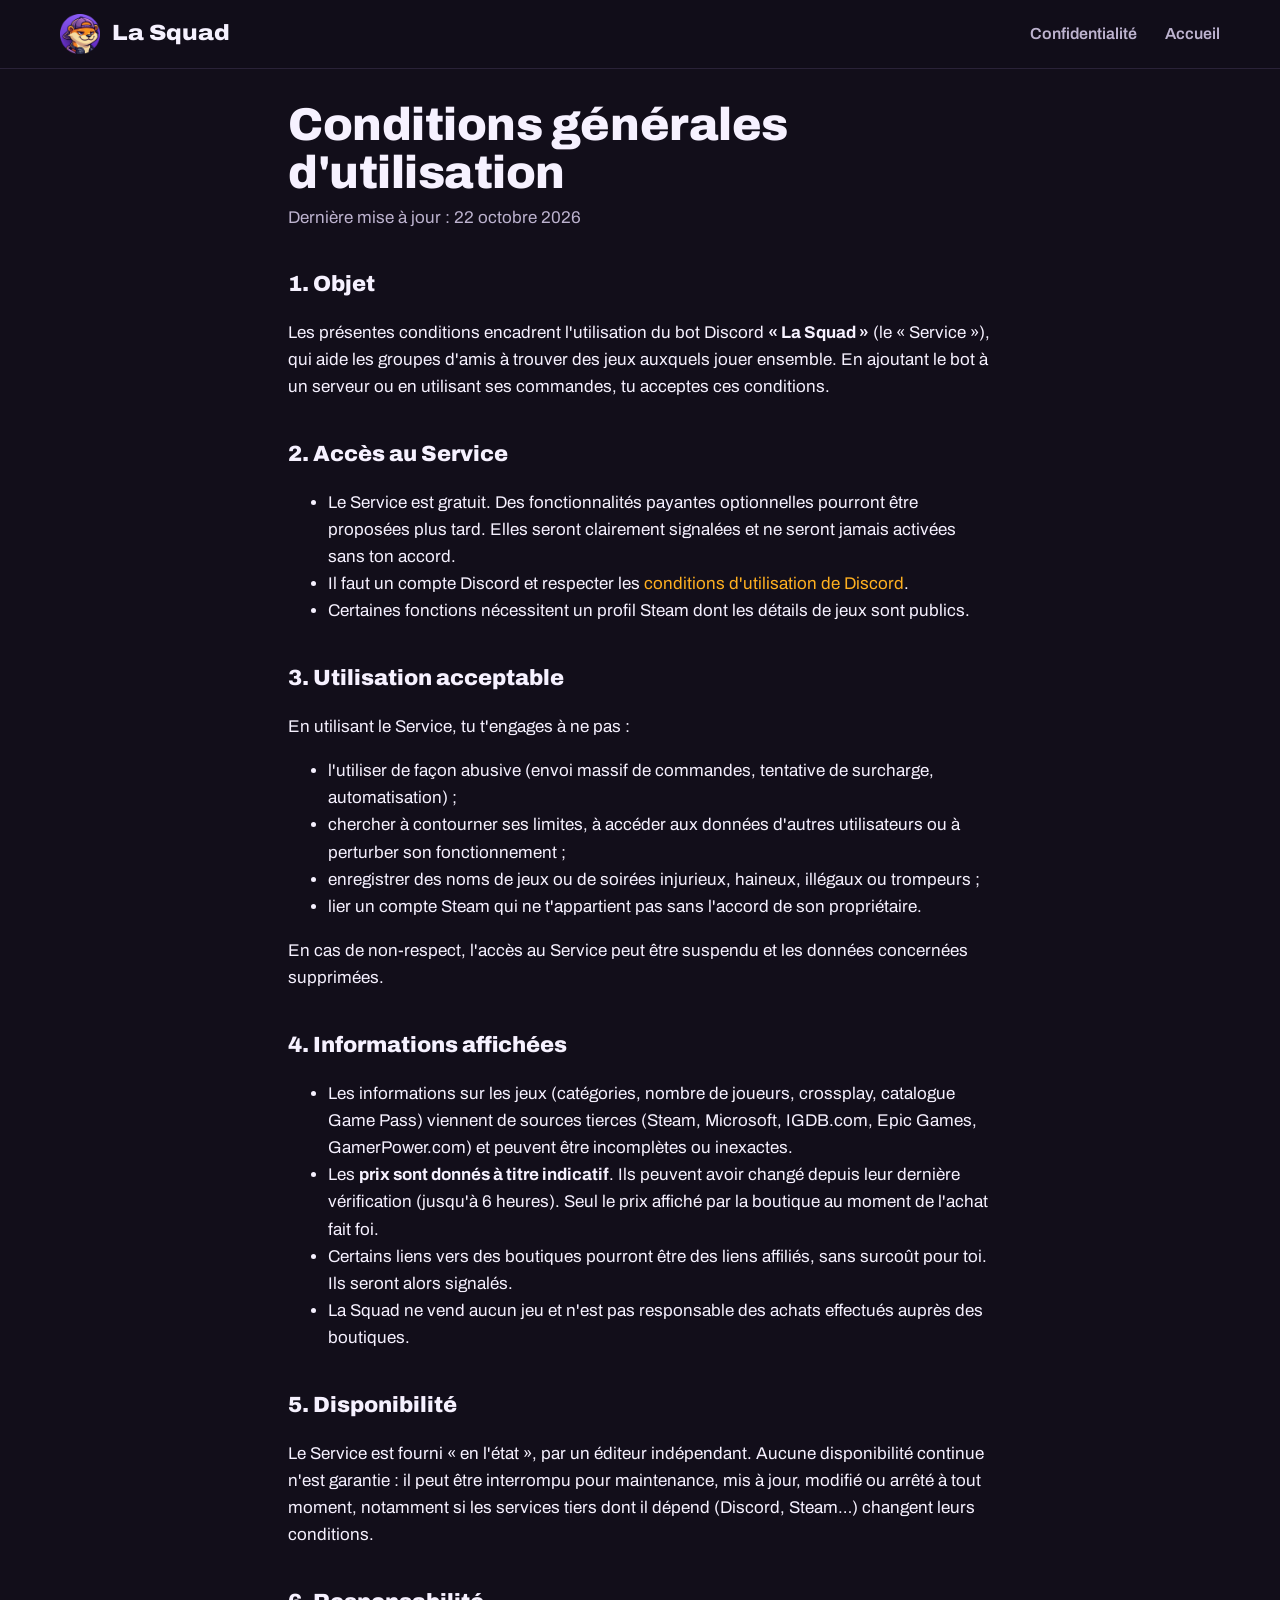
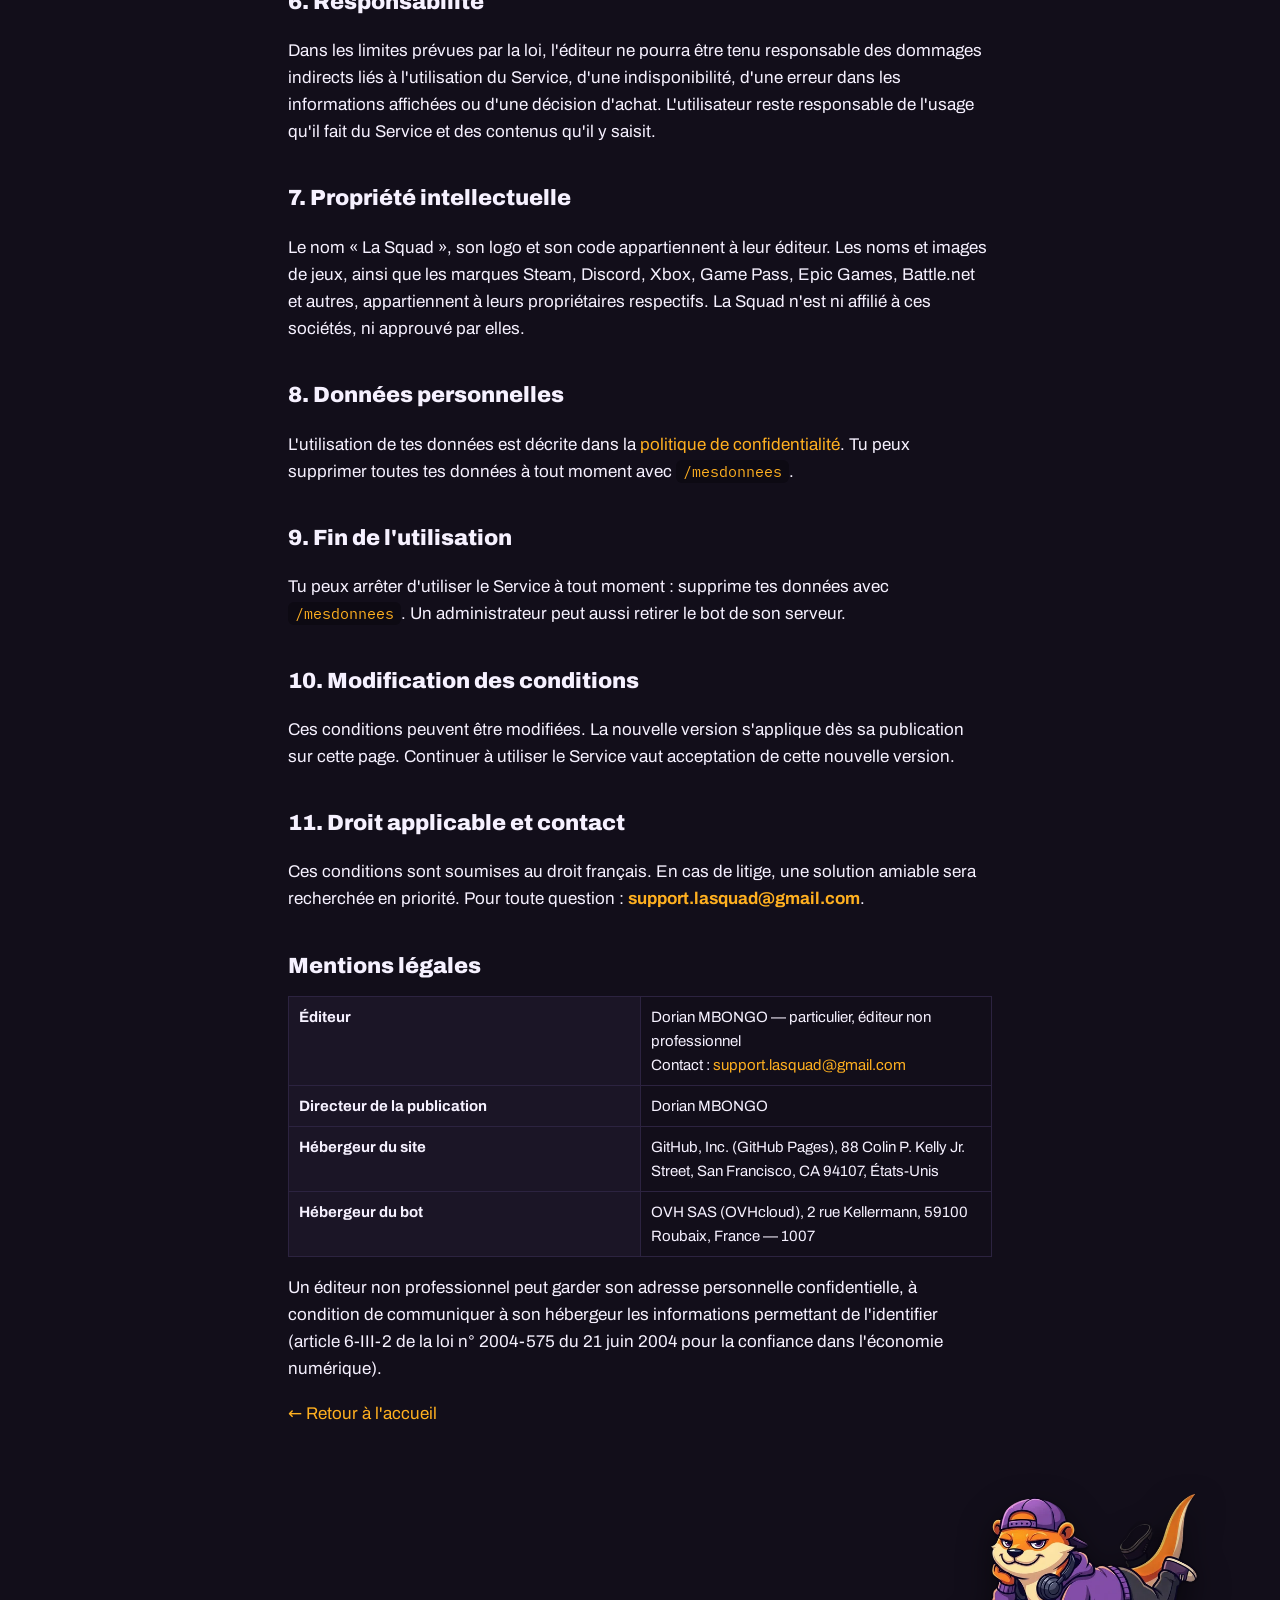
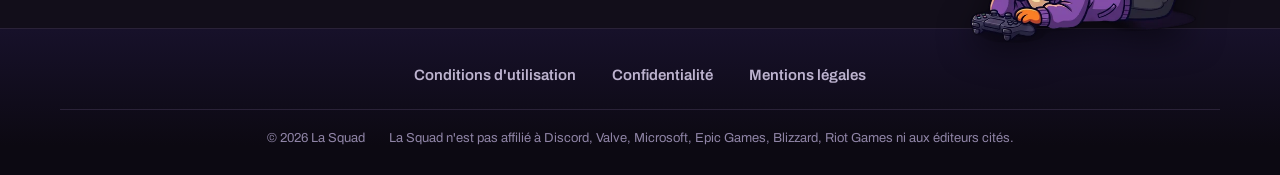
==== commit 00020f51: "Mise à jour du site (2026-11-11)" ====
--- a/cgu.html
+++ b/cgu.html
@@ -11,7 +11,7 @@
   <link rel="icon" href="favicon.ico" sizes="any">
   <link rel="icon" href="favicon-32.png" type="image/png" sizes="32x32">
   <link rel="apple-touch-icon" href="apple-touch-icon.png">
-  <link rel="stylesheet" href="style.css?v=17">
+  <link rel="stylesheet" href="style.css?v=18">
 </head>
 <body>
   <header class="top">
@@ -121,7 +121,7 @@
   </main>
 
   <footer>
-    <img class="foot-otter flip" src="loutre/allongee.webp" alt="" width="440" height="286" loading="lazy">
+    <img class="foot-otter" src="loutre/allongee.webp" alt="" width="440" height="286" loading="lazy">
     <div class="wrap">
       <nav class="foot-links" aria-label="Informations">
         <a href="cgu.html">Conditions d'utilisation</a>
--- a/style.css
+++ b/style.css
@@ -257,18 +257,11 @@
 details p { margin: 0; padding: 0 18px 16px; color: var(--muted); font-size: 15px; }
 details a { color: var(--gold); }
 
-.end .wrap { padding-block: 40px; }
-.cta { position: relative; display: grid; grid-template-columns: minmax(0, 1fr) auto; align-items: end; gap: 24px; border-radius: 24px; padding: 56px 56px 0; background: radial-gradient(80% 120% at 100% 100%, rgba(255, 122, 26, .45), transparent 60%), linear-gradient(120deg, #5b21b6, var(--violet-d) 55%, #9b4fd6); overflow: hidden; }
-.cta > div { padding-bottom: 56px; }
-.cta h2 { margin: 0 0 10px; font-size: clamp(30px, 3.6vw, 48px); font-weight: 850; line-height: 1.05; text-wrap: balance; }
-.cta p { margin: 0 0 26px; font-size: 18px; color: #ede4ff; }
-.cta code { background: rgba(0, 0, 0, .3); color: #fff; }
-.cta img { width: auto; height: 300px; margin-right: 12px; filter: drop-shadow(0 18px 22px rgba(0, 0, 0, .4)); }
 
 /* --------------------------------------------------------------- bas de page */
-/* La loutre allongée avec sa manette est posée sur le bord du haut, à gauche */
+/* La loutre allongée avec sa manette est posée sur le bord du haut, à droite */
 footer { position: relative; margin-top: 120px; border-top: 1px solid var(--line); background: linear-gradient(180deg, #17112a, var(--night-2) 80%); }
-.foot-otter { position: absolute; left: max(6%, calc(50% - 560px)); bottom: calc(100% - 14px); width: 230px; height: auto; filter: drop-shadow(0 12px 16px rgba(0, 0, 0, .5)); pointer-events: none; }
+.foot-otter { position: absolute; right: max(6%, calc(50% - 560px)); bottom: calc(100% - 14px); width: 230px; height: auto; filter: drop-shadow(0 12px 16px rgba(0, 0, 0, .5)); pointer-events: none; }
 .foot-links { display: flex; flex-wrap: wrap; justify-content: center; gap: 10px 36px; padding-block: 34px 22px; font-size: 15px; font-weight: 600; }
 .foot-links a { color: var(--muted); transition: color .2s; }
 .foot-links a:hover { color: var(--text); }
@@ -344,9 +337,6 @@
   .mascot.left { left: -4%; }
   .mascot.right { right: -4%; }
   .feat .shot, .feat.rev .shot { margin-inline: 0; }
-  .cta { grid-template-columns: 1fr; padding: 36px 24px 0; }
-  .cta > div { padding-bottom: 0; }
-  .cta img { height: 200px; justify-self: end; }
   .minis { grid-template-columns: 1fr; }
   .cmd { grid-template-columns: 1fr; gap: 4px; }
 }
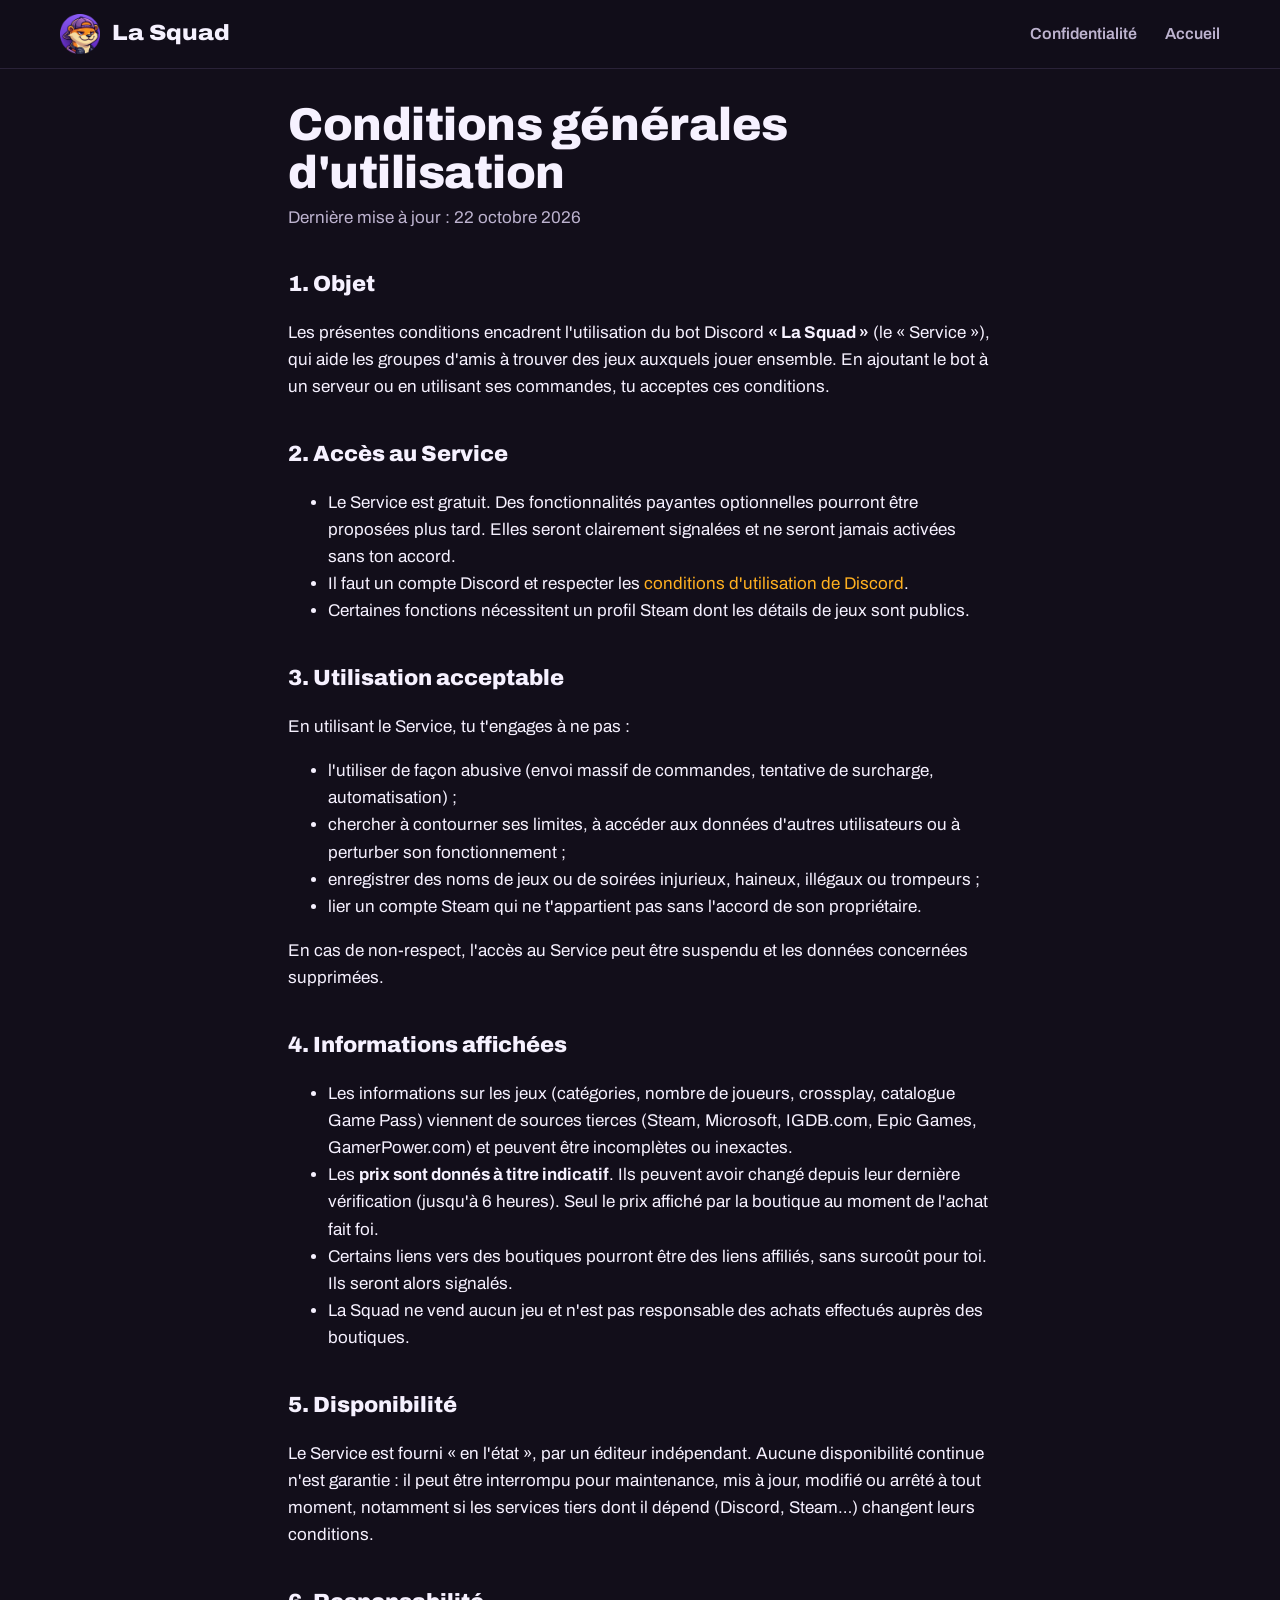
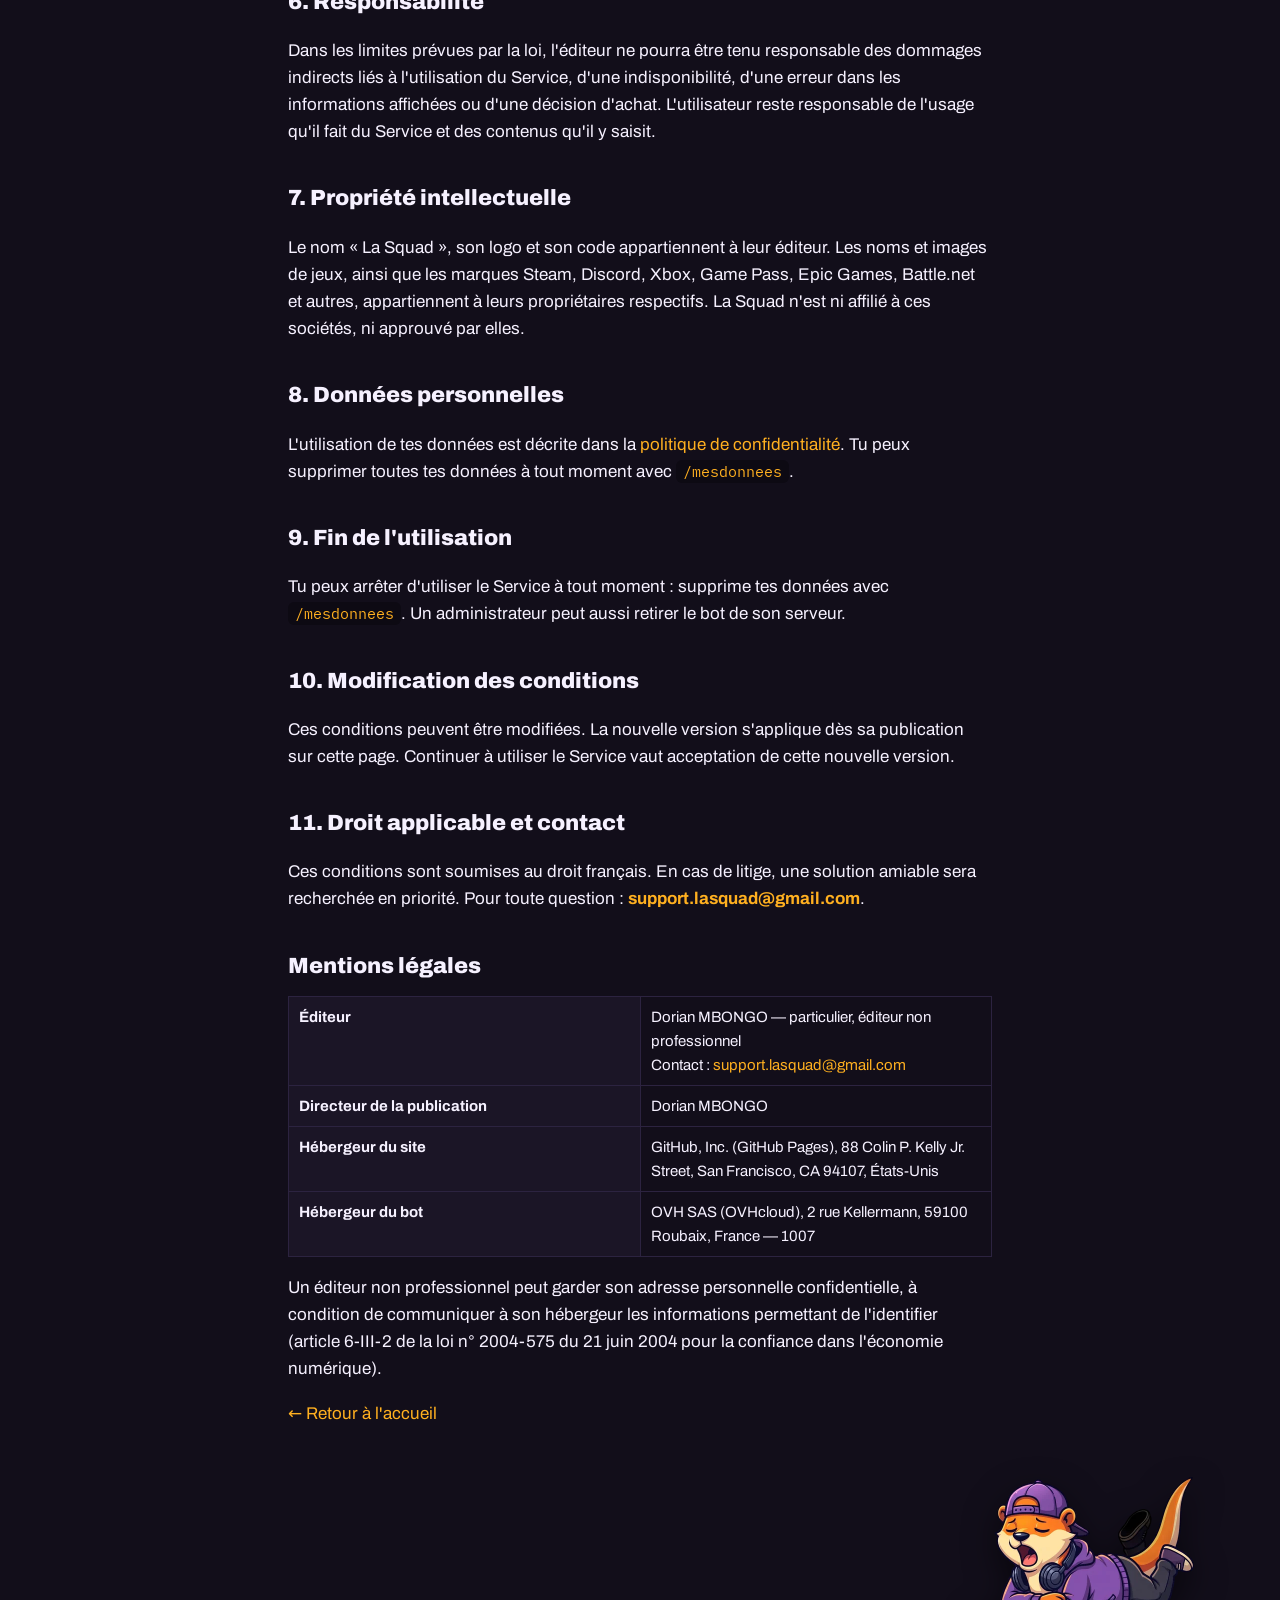
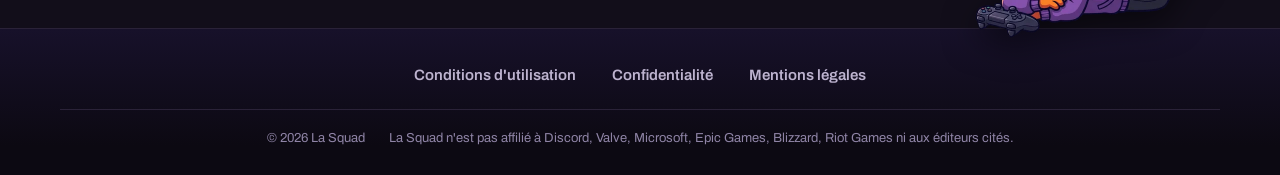
==== commit 0237272e: "Mise à jour du site (2026-11-11)" ====
--- a/cgu.html
+++ b/cgu.html
@@ -11,7 +11,7 @@
   <link rel="icon" href="favicon.ico" sizes="any">
   <link rel="icon" href="favicon-32.png" type="image/png" sizes="32x32">
   <link rel="apple-touch-icon" href="apple-touch-icon.png">
-  <link rel="stylesheet" href="style.css?v=18">
+  <link rel="stylesheet" href="style.css?v=22">
 </head>
 <body>
   <header class="top">
@@ -121,7 +121,7 @@
   </main>
 
   <footer>
-    <img class="foot-otter" src="loutre/allongee.webp" alt="" width="440" height="286" loading="lazy">
+    <img class="foot-otter" src="loutre/allongee.webp" alt="" width="460" height="344" loading="lazy">
     <div class="wrap">
       <nav class="foot-links" aria-label="Informations">
         <a href="cgu.html">Conditions d'utilisation</a>
--- a/style.css
+++ b/style.css
@@ -67,8 +67,7 @@
 header.top { position: sticky; top: 0; z-index: 10; background: rgba(18, 14, 26, .9); backdrop-filter: blur(10px); border-bottom: 1px solid var(--line); }
 header.top .wrap { display: flex; justify-content: space-between; align-items: center; gap: 12px; padding-block: 14px; }
 .logo { display: flex; gap: 12px; align-items: center; font-weight: 850; font-size: 22px; font-stretch: 112%; }
-.logo img { width: 40px; height: 40px; transition: transform .3s var(--ease); }
-.logo:hover img { transform: rotate(-10deg) scale(1.08); }
+.logo img { width: 40px; height: 40px; }
 nav { display: flex; gap: 28px; align-items: center; font-size: 16px; font-weight: 600; color: var(--muted); }
 nav a:not(.btn) { position: relative; transition: color .2s; }
 nav a:not(.btn)::after { content: ""; position: absolute; left: 0; right: 0; bottom: -4px; height: 2px; background: var(--orange); border-radius: 2px; transform: scaleX(0); transition: transform .25s ease; }
@@ -76,41 +75,18 @@
 nav a:not(.btn):hover::after { transform: scaleX(1); }
 
 /* ------------------------------------------------- haut de page : la scène */
-.hero { position: relative; overflow: hidden; background: linear-gradient(180deg, #0d0a15 0%, #1a1330 60%, #2b1e48 100%); }
-.sky { position: absolute; inset: 0; pointer-events: none;
-  background:
-    radial-gradient(1.5px 1.5px at 8% 18%, #fff8 50%, transparent 51%),
-    radial-gradient(1.5px 1.5px at 22% 9%, #fff6 50%, transparent 51%),
-    radial-gradient(2px 2px at 35% 30%, #fff7 50%, transparent 51%),
-    radial-gradient(1.5px 1.5px at 47% 12%, #fff5 50%, transparent 51%),
-    radial-gradient(2px 2px at 58% 26%, #fff8 50%, transparent 51%),
-    radial-gradient(1.5px 1.5px at 66% 8%, #fff6 50%, transparent 51%),
-    radial-gradient(2px 2px at 92% 34%, #fff7 50%, transparent 51%),
-    radial-gradient(1.5px 1.5px at 14% 44%, #fff4 50%, transparent 51%),
-    radial-gradient(1.5px 1.5px at 41% 52%, #fff4 50%, transparent 51%),
-    radial-gradient(1.5px 1.5px at 97% 12%, #fff6 50%, transparent 51%),
-    radial-gradient(60% 50% at 72% 100%, rgba(139, 92, 246, .35), transparent 70%); }
-.moon { position: absolute; top: 9%; right: 9%; width: 120px; aspect-ratio: 1; border-radius: 50%;
-  background: radial-gradient(circle at 38% 36%, #fff6e6, #ffe6c2 55%, #f3cf9c);
-  box-shadow: 0 0 60px 18px rgba(255, 230, 194, .16), 0 0 160px 60px rgba(255, 230, 194, .07); }
-.hero > .wrap { position: relative; z-index: 2; display: grid; grid-template-columns: minmax(0, 1fr) minmax(0, 1.05fr); gap: 32px; align-items: center; padding-top: 72px; }
-.hero-txt { padding-bottom: 120px; }
+.hero { position: relative; overflow: hidden; background: var(--night); min-height: clamp(560px, 52vw, 800px); display: flex; align-items: center; }
+.hero-bg { position: absolute; inset: 0; width: 100%; height: 100%; object-fit: cover; object-position: right center; }
+.hero::before { content: ""; position: absolute; inset: 0; z-index: 1; pointer-events: none;
+  background: linear-gradient(90deg, rgba(18, 14, 26, .88) 0%, rgba(18, 14, 26, .72) 30%, rgba(18, 14, 26, 0) 56%),
+              linear-gradient(0deg, var(--night) 0, rgba(18, 14, 26, 0) 16%); }
+.hero > .wrap { position: relative; z-index: 2; width: 100%; padding-block: 72px 110px; }
+.hero-txt { max-width: 600px; }
 h1 { font-size: clamp(42px, 5.6vw, 76px); line-height: 1.02; margin: 0 0 22px; font-weight: 850; letter-spacing: -.01em; text-wrap: balance; }
 .hl { background: linear-gradient(90deg, var(--orange), var(--gold)); -webkit-background-clip: text; background-clip: text; color: transparent; }
 .hero p { font-size: 19px; color: var(--muted); margin: 0 0 32px; max-width: 32rem; }
 .actions { display: flex; gap: 14px; align-items: center; flex-wrap: wrap; }
 
-.scene { position: relative; align-self: end; aspect-ratio: 1 / .82; margin-bottom: 1.4%; }
-.scene .o { position: absolute; bottom: 0; height: auto; filter: drop-shadow(0 18px 22px rgba(0, 0, 0, .45)); }
-.scene .canape { width: 80%; left: 10%; z-index: 2; }
-.skyline { position: absolute; left: 0; right: 0; bottom: 0; width: 100%; height: 190px; z-index: 1; display: block; }
-.skyline .far { fill: #1f1734; }
-.skyline .near { fill: #281d42; }
-.skyline .far .w1, .skyline .far .w2, .skyline .far .w3 { fill: #3a2c5e; }
-.skyline .near .w1 { fill: #ffb020; opacity: .7; }
-.skyline .near .w2 { fill: #c4b5fd; opacity: .55; }
-.skyline .near .w3 { fill: #ff7a1a; opacity: .6; }
-.skyline .roof { fill: #34285a; }
 
 /* ------------------------------------------------- commandes phares : /soiree en grand, les autres à côté */
 .phares .wrap { padding-block: 88px 24px; }
@@ -144,22 +120,31 @@
 /* ------------------------------- fonctions : texte d'un côté, visuel de l'autre */
 .feat .wrap { display: grid; grid-template-columns: minmax(0, 1fr) minmax(0, 1.1fr); gap: 72px; align-items: center; padding-block: 104px; }
 .feat.rev .txt { order: 2; }
-.kick { display: inline-flex; align-items: center; gap: 8px; font: 500 15px var(--mono); color: #d8ccff; background: rgba(139, 92, 246, .14); border: 1px solid rgba(139, 92, 246, .4); padding: 6px 14px 6px 10px; border-radius: 999px; }
+.kick { display: inline-flex; align-items: center; gap: 8px; font: 500 15px var(--mono); color: #d8ccff; background: rgba(139, 92, 246, .14); border: 1px solid rgba(139, 92, 246, .4); padding: 6px 14px 6px 10px; border-radius: 999px; user-select: none; -webkit-user-select: none; }
 .kick .e { width: 20px; height: 20px; }
 .feat h2 { font-size: clamp(30px, 3.4vw, 44px); line-height: 1.08; margin: 16px 0 16px; font-weight: 850; text-wrap: balance; }
 .feat p { color: var(--muted); margin: 0 0 22px; font-size: 18px; }
 .checks { list-style: none; margin: 0; padding: 0; display: grid; gap: 12px; }
 .checks li { display: flex; gap: 10px; align-items: flex-start; }
-.checks li .e { margin-top: 4px; transition: transform .25s var(--ease); }
-.checks li:hover .e { transform: scale(1.25) rotate(-8deg); }
+.checks li .e { margin-top: 4px; }
 
 .visual { position: relative; padding: 40px 0 40px 0; }
 .visual::before { content: ""; position: absolute; inset: 0 -10%; background: radial-gradient(50% 50% at 50% 50%, rgba(139, 92, 246, .22), transparent 70%); z-index: -1; }
 .feat.rev .visual::before { background: radial-gradient(50% 50% at 50% 50%, rgba(255, 122, 26, .16), transparent 70%); }
-.mascot { position: absolute; bottom: -12px; width: auto; height: 62%; max-height: 300px; filter: drop-shadow(0 16px 20px rgba(0, 0, 0, .5)); z-index: 2; pointer-events: none; }
+.mascot { position: absolute; bottom: -12px; width: 170px; height: auto; filter: drop-shadow(0 16px 20px rgba(0, 0, 0, .5)); z-index: 2; pointer-events: none; }
 .mascot.left { left: -12%; }
 .mascot.right { right: -12%; }
-.squad .mascot { height: 56%; right: -19%; }
+/* Le principe : sur son pouf, en bas à droite de la carte qu'elle chevauche */
+.squad .mascot { width: 180px; right: -5%; bottom: -26px; }
+/* /nosjeux : entre le texte et la carte */
+.feat:not([id]) .mascot { width: 160px; }
+/* /soiree : à droite de l'invitation, le mégaphone vers la carte */
+#soiree .mascot { width: 175px; }
+/* /profil : accoudée au bord gauche de la carte */
+#profil .shot { margin-inline: 18% 0; }
+#profil .mascot { width: 200px; left: calc(18% - 160px); bottom: 10px; }
+/* Bons plans : assise sur le bord haut de la carte, les jambes devant (le siège est à 95 % de sa largeur depuis le haut) */
+#promos .mascot { width: 150px; top: calc(40px - 143px); bottom: auto; right: calc(12% + 12px); }
 .feat .shot { margin-inline: 12% 4%; }
 .feat.rev .shot { margin-inline: 4% 12%; }
 
@@ -177,7 +162,6 @@
 .spk { width: 18px; height: 14px; flex: none; background: #949ba4; clip-path: polygon(0 30%, 30% 30%, 62% 0, 62% 100%, 30% 70%, 0 70%); }
 .vc-list { list-style: none; margin: 0 0 4px; padding: 0 0 0 10px; display: grid; gap: 2px; border-left: 2px solid #3f4147; }
 .vc-list li { display: flex; align-items: center; gap: 10px; padding: 6px 10px; border-radius: 6px; }
-.vc-list li:hover { background: #393c41; }
 .vc-list .ava { width: 28px; height: 28px; }
 .vc-list .talk { box-shadow: 0 0 0 2px #313338, 0 0 0 4px #23a55a; }
 .vc-list b { color: #f2f3f5; font-weight: 600; }
@@ -205,12 +189,12 @@
 .gallery { display: grid; grid-template-columns: 1fr 1fr; gap: 4px; }
 .gallery .tile { aspect-ratio: 16 / 9; font-size: 10px; }
 .dbtn { display: flex; gap: 6px; flex-wrap: wrap; margin-top: 8px; }
-.dbtn span { background: #4e5058; color: #fff; border-radius: 8px; padding: 5px 11px; font-size: 13px; display: inline-flex; gap: 5px; align-items: center; transition: background-color .15s; }
-.dbtn span:hover { background: #6d6f78; }
+.dbtn span { background: #4e5058; color: #fff; border-radius: 8px; padding: 5px 11px; font-size: 13px; display: inline-flex; gap: 5px; align-items: center; }
 .gap { height: 14px; }
 
 /* ------------------------------------------------------------ autres blocs */
 section.block .wrap { padding-block: 88px; border-top: 1px solid var(--line); }
+#questions .wrap { border-top: 0; }   /* le tableau des commandes fait déjà la séparation */
 .h2 { font-size: clamp(30px, 3.4vw, 44px); font-weight: 850; margin: 0 0 32px; line-height: 1.1; }
 .minis { display: grid; grid-template-columns: repeat(4, minmax(0, 1fr)); gap: 20px; }
 .mini { position: relative; background: var(--paper); border: 1px solid var(--line); border-radius: 16px; padding: 22px; transition: translate .25s var(--ease), border-color .25s, box-shadow .25s; }
@@ -222,11 +206,10 @@
 .steps-block .wrap { border-top: 0; display: grid; grid-template-columns: auto minmax(0, 1fr); gap: 48px; align-items: end; }
 .steps { list-style: none; margin: 0; padding: 0; display: grid; grid-template-columns: repeat(3, minmax(0, 1fr)); gap: 20px; counter-reset: s; }
 .steps li { counter-increment: s; background: var(--paper); border: 1px solid var(--line); border-radius: 16px; padding: 22px; }
-.steps li::before { content: counter(s); display: grid; place-items: center; width: 40px; height: 40px; border-radius: 12px; background: var(--orange); color: #1a0d00; font-weight: 850; margin-bottom: 14px; transition: transform .3s var(--ease); }
-.steps li:hover::before { transform: rotate(-10deg) scale(1.1); }
+.steps li::before { content: counter(s); display: grid; place-items: center; width: 40px; height: 40px; border-radius: 12px; background: var(--orange); color: #1a0d00; font-weight: 850; margin-bottom: 14px; }
 .steps h3 { margin: 0 0 4px; font-size: 20px; }
 .steps p { margin: 0; color: var(--muted); font-size: 15px; }
-.steps-otter { order: -1; width: auto; height: 270px; margin: 0 -8px -88px -12px; filter: drop-shadow(0 16px 20px rgba(0, 0, 0, .5)); }
+.steps-otter { order: -1; width: 170px; height: auto; margin: 0 -8px -88px -12px; filter: drop-shadow(0 16px 20px rgba(0, 0, 0, .5)); }
 
 /* Les commandes : deux colonnes de lignes « commande · description » */
 .commands { margin: 0; display: grid; grid-template-columns: repeat(2, minmax(0, 1fr)); gap: 0 56px; }
@@ -236,7 +219,7 @@
 .commands dt:hover code { transform: translateX(3px); }
 .sec-head { display: flex; align-items: end; justify-content: space-between; gap: 16px; }
 /* « Et aussi » : la loutre passe la tête derrière la dernière carte */
-.sec-head.peek img { height: 170px; margin: 0 4% -78px 0; position: relative; z-index: 0; }
+.sec-head.peek img { width: 120px; height: auto; margin: 0 4% -2px 0; position: relative; z-index: 2; }
 .minis { position: relative; z-index: 1; }
 .sec-head .h2 { margin-bottom: 32px; }
 .sec-head img { width: auto; height: 120px; margin-bottom: -6px; }
@@ -245,7 +228,14 @@
 .faq-side { display: grid; gap: 4px; justify-items: start; }
 .faq-side .h2 { margin-bottom: 8px; }
 .faq-side p { margin: 0; color: var(--muted); max-width: 26ch; }
-.faq-side img { width: auto; height: 230px; margin-top: 20px; filter: drop-shadow(0 16px 20px rgba(0, 0, 0, .5)); }
+.faq-side img { width: 160px; height: auto; filter: drop-shadow(0 16px 20px rgba(0, 0, 0, .5)); }
+/* Points d'interrogation orange autour de la loutre surprise */
+.faq-otter { position: relative; margin-top: 20px; padding-inline: 56px 64px; }
+.qm { position: absolute; font-weight: 900; font-stretch: 112%; line-height: 1; background: linear-gradient(160deg, var(--gold), var(--orange)); -webkit-background-clip: text; background-clip: text; color: transparent; filter: drop-shadow(0 6px 10px rgba(255, 122, 26, .35)); pointer-events: none; }
+.qm.q1 { font-size: 72px; top: -6px; right: 4px; rotate: 14deg; }
+.qm.q2 { font-size: 46px; top: 54px; left: 6px; rotate: -16deg; }
+.qm.q3 { font-size: 32px; top: 110px; right: 18px; rotate: 22deg; opacity: .85; }
+.qm.q4 { font-size: 26px; top: -4px; left: 40px; rotate: -8deg; opacity: .7; }
 .faq { display: grid; gap: 10px; }
 details { border: 1px solid var(--line); border-radius: 12px; background: var(--paper); transition: border-color .2s, transform .2s var(--ease); }
 details:hover { border-color: #3d3156; transform: translateY(-1px); }
@@ -257,6 +247,13 @@
 details p { margin: 0; padding: 0 18px 16px; color: var(--muted); font-size: 15px; }
 details a { color: var(--gold); }
 
+/* Appel final : la loutre tend la manette vers le texte */
+.cta .wrap { border-top: 0; }
+.cta-box { display: grid; grid-template-columns: minmax(0, .9fr) minmax(0, 1.1fr); gap: 48px; align-items: center; padding: 40px 56px; border-radius: 24px; border: 1px solid var(--line);
+  background: radial-gradient(60% 90% at 20% 60%, rgba(139, 92, 246, .28), transparent 70%), radial-gradient(50% 80% at 95% 10%, rgba(255, 122, 26, .12), transparent 70%), var(--paper); }
+.cta-otter { width: 100%; max-width: 380px; height: auto; justify-self: center; filter: drop-shadow(0 16px 20px rgba(0, 0, 0, .5)); }
+.cta-txt .h2 { margin-bottom: 12px; }
+.cta-txt p { margin: 0 0 28px; color: var(--muted); font-size: 19px; }
 
 /* --------------------------------------------------------------- bas de page */
 /* La loutre allongée avec sa manette est posée sur le bord du haut, à droite */
@@ -282,6 +279,7 @@
 @keyframes up { from { opacity: 0; transform: translateY(44px); } to { opacity: 1; transform: none; } }
 @keyframes from-l { from { opacity: 0; transform: translateX(-70px); } to { opacity: 1; transform: none; } }
 @keyframes from-r { from { opacity: 0; transform: translateX(70px); } to { opacity: 1; transform: none; } }
+@keyframes fade { from { opacity: 0; } to { opacity: 1; } }
 @keyframes pop { from { opacity: 0; transform: translateY(30px) scale(.92); } to { opacity: 1; transform: none; } }
 
 @media (prefers-reduced-motion: no-preference) {
@@ -289,8 +287,7 @@
   .load { animation: up .9s var(--out) both; }
   .load.d1 { animation-delay: .12s; }
   .load.d2 { animation-delay: .24s; }
-  .scene .o { animation: pop .9s var(--out) both; }
-  .scene .canape { animation-delay: .25s; }
+  .hero-bg { animation: fade 1.2s ease both; }
 
 /* En défilant : chaque rubrique (texte, exemple et loutre ensemble) se cache tant qu'elle n'est pas à l'écran,
    puis s'anime d'un coup quand elle arrive (anim.js ajoute « anim » à la page, « vu » à chaque rubrique à l'écran,
@@ -314,11 +311,13 @@
   .phares .wrap { padding-block: 64px 8px; }
   .hero > .wrap, .feat .wrap, .faq-wrap { grid-template-columns: 1fr; gap: 40px; }
   .commands { grid-template-columns: 1fr; }
-  .faq-side img { display: none; }
-  .hero > .wrap { padding-top: 48px; }
-  .hero-txt { padding-bottom: 0; }
-  .scene { width: min(560px, 100%); justify-self: center; }
-  .moon { width: 80px; top: 4%; right: 6%; }
+  .faq-otter { display: none; }
+  .hero { display: flex; flex-direction: column; align-items: stretch; min-height: 0; }
+  .hero::before { display: none; }
+  .hero > .wrap { padding-block: 48px 32px; }
+  .hero-bg { position: relative; order: 2; height: auto; aspect-ratio: 4 / 3; object-position: 62% center; }
+  .cta-box { grid-template-columns: 1fr; padding: 32px 24px; gap: 24px; text-align: center; }
+  .cta-otter { max-width: 260px; }
   .feat.rev .txt { order: 0; }
   .feat .wrap { padding-block: 72px; }
   .minis { grid-template-columns: 1fr 1fr; }
@@ -332,8 +331,11 @@
   .foot-otter { width: 160px; }
   .une { position: static; justify-self: start; }
   .notif:nth-child(2) { margin-left: 0; }
-  .skyline { height: 120px; }
-  .mascot { height: 46%; }
+  .mascot, .feat:not([id]) .mascot, #soiree .mascot, .squad .mascot { width: 120px; }
+  #profil .shot { margin-inline: 0; }
+  #profil .mascot { width: 140px; left: -4%; }
+  #promos .mascot { width: 110px; top: calc(40px - 105px); right: 8%; }
+  .hero-bg { aspect-ratio: 1 / 1; }
   .mascot.left { left: -4%; }
   .mascot.right { right: -4%; }
   .feat .shot, .feat.rev .shot { margin-inline: 0; }
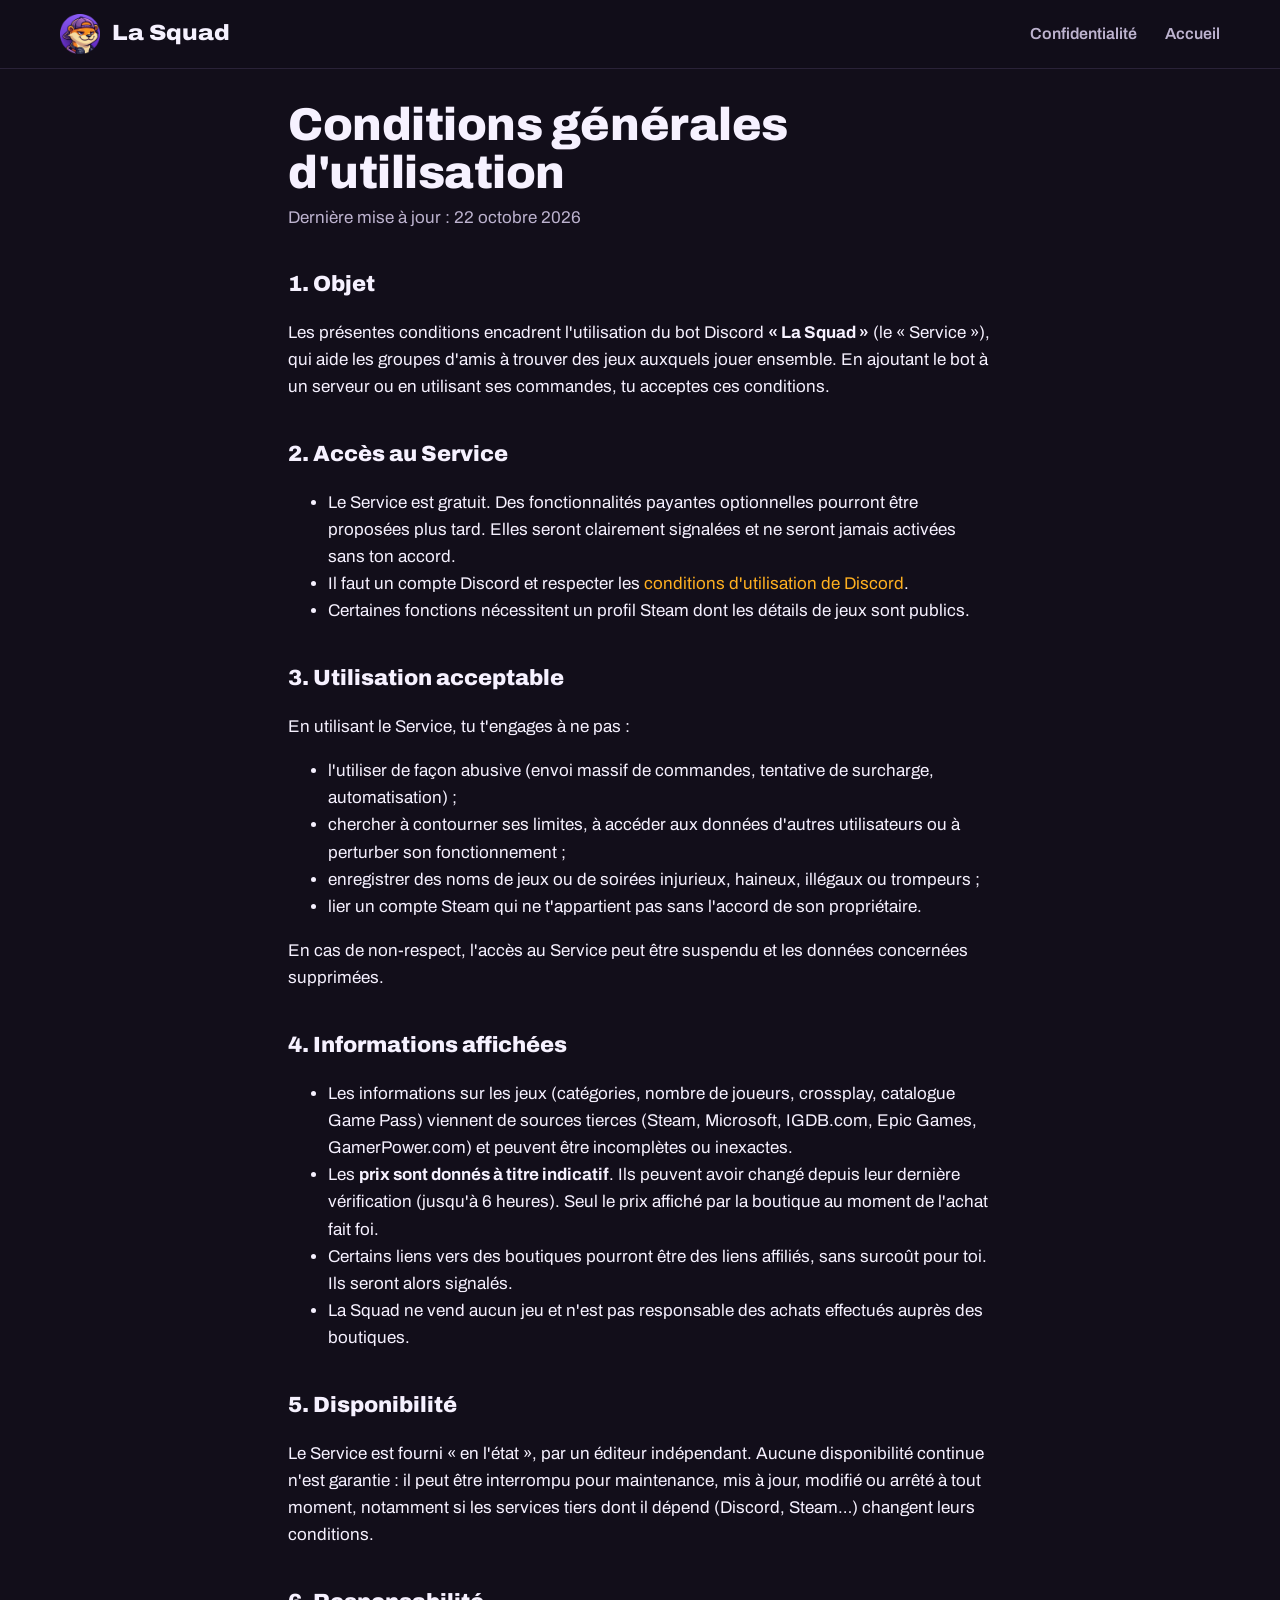
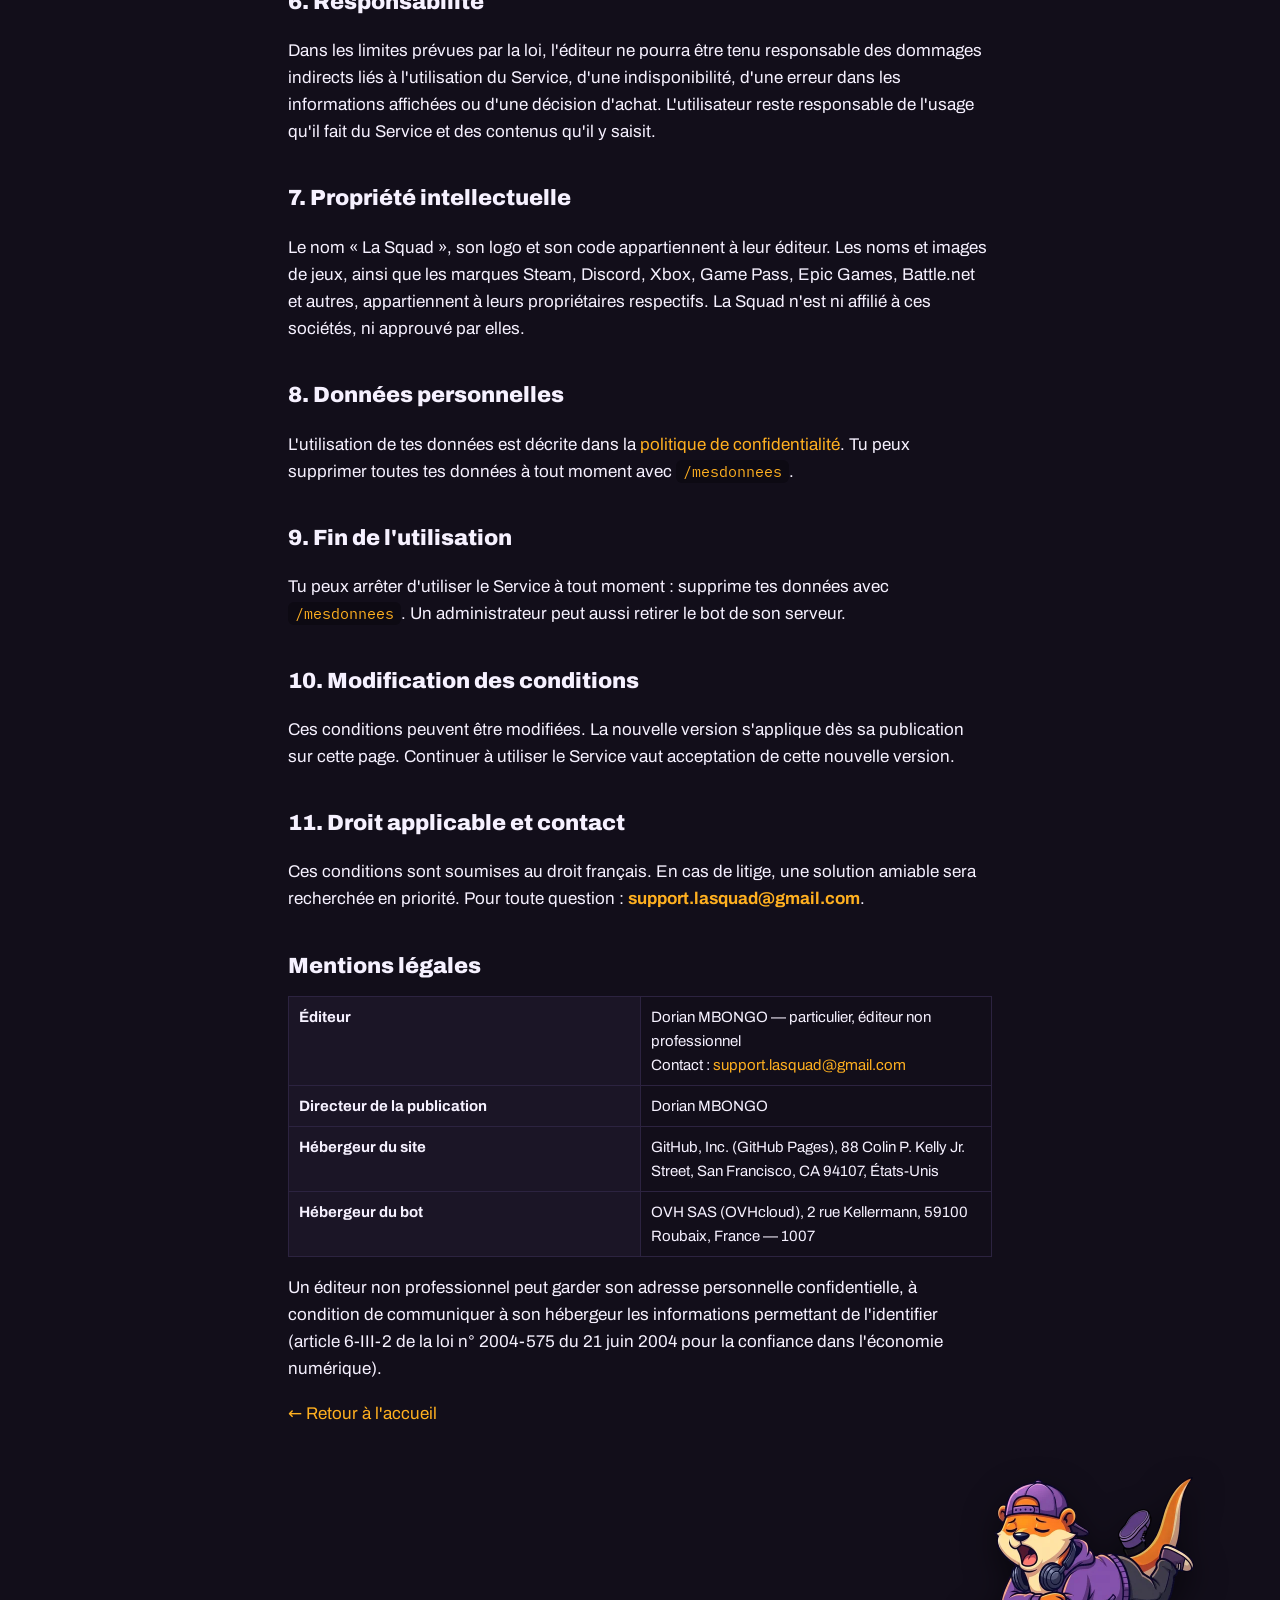
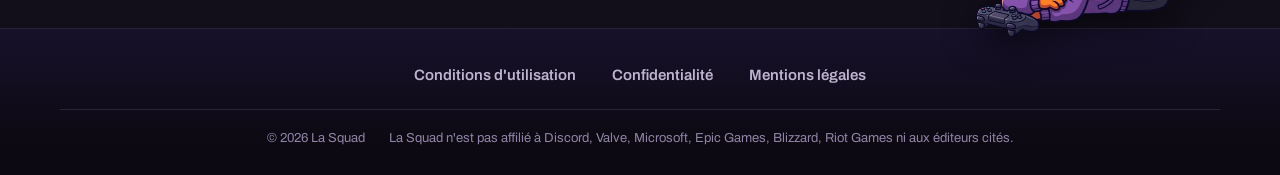
==== commit 4651f358: "Mise à jour du site (2026-11-11)" ====
--- a/cgu.html
+++ b/cgu.html
@@ -11,7 +11,7 @@
   <link rel="icon" href="favicon.ico" sizes="any">
   <link rel="icon" href="favicon-32.png" type="image/png" sizes="32x32">
   <link rel="apple-touch-icon" href="apple-touch-icon.png">
-  <link rel="stylesheet" href="style.css?v=22">
+  <link rel="stylesheet" href="style.css?v=23">
 </head>
 <body>
   <header class="top">
--- a/style.css
+++ b/style.css
@@ -239,7 +239,7 @@
 .faq { display: grid; gap: 10px; }
 details { border: 1px solid var(--line); border-radius: 12px; background: var(--paper); transition: border-color .2s, transform .2s var(--ease); }
 details:hover { border-color: #3d3156; transform: translateY(-1px); }
-summary { cursor: pointer; font-weight: 750; list-style: none; display: flex; justify-content: space-between; gap: 12px; padding: 14px 18px; }
+summary { cursor: pointer; user-select: none; -webkit-user-select: none; font-weight: 750; list-style: none; display: flex; justify-content: space-between; gap: 12px; padding: 14px 18px; }
 summary::-webkit-details-marker { display: none; }
 summary::after { content: "+"; color: var(--orange); font-weight: 900; font-size: 20px; line-height: 1.2; transition: transform .25s var(--ease); }
 details[open] summary::after { transform: rotate(45deg); }
